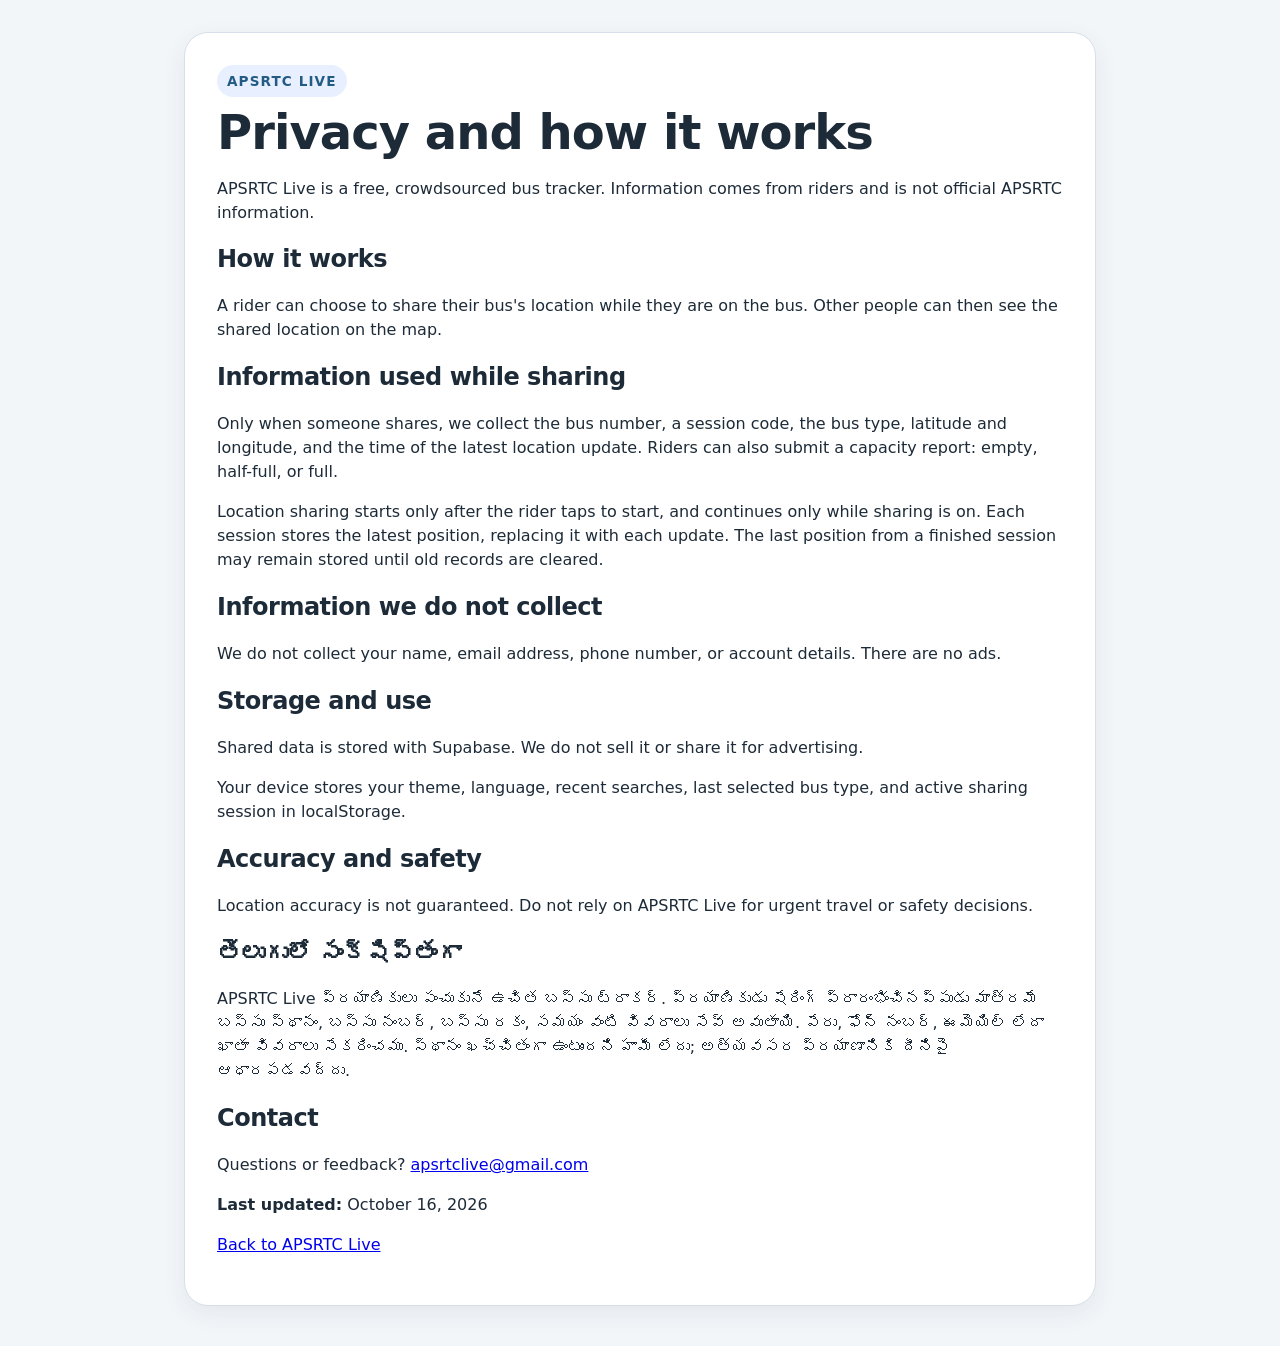
==== privacy.html @ c37920b2 "Add privacy page" ====
<!DOCTYPE html>
<html lang="en">
  <head>
    <meta charset="UTF-8" />
    <meta name="viewport" content="width=device-width, initial-scale=1.0" />
    <meta name="theme-color" content="#245b84" />
    <meta
      name="description"
      content="How APSRTC Live works and what information is used when you share a bus location."
    />
    <title>Privacy and how it works | APSRTC Live</title>
    <link rel="icon" type="image/png" sizes="64x64" href="Images/favicon.png" />
    <link rel="stylesheet" href="css/styles.css" />
    <script>
      (() => {
        let theme = null;
        try {
          theme = localStorage.getItem('apsrtc-live-theme');
        } catch (error) {
          console.warn('Theme preference could not be read.', error);
        }
        if (theme !== 'light' && theme !== 'dark') {
          theme = window.matchMedia('(prefers-color-scheme: dark)').matches
            ? 'dark'
            : 'light';
        }
        document.documentElement.dataset.theme = theme;
      })();
    </script>
  </head>
  <body>
    <main class="page-shell">
      <article class="hero-card privacy-page">
        <p class="eyebrow">APSRTC Live</p>
        <h1>Privacy and how it works</h1>
        <p>
          APSRTC Live is a free, crowdsourced bus tracker. Information comes
          from riders and is not official APSRTC information.
        </p>

        <h2>How it works</h2>
        <p>
          A rider can choose to share their bus's location while they are on
          the bus. Other people can then see the shared location on the map.
        </p>

        <h2>Information used while sharing</h2>
        <p>
          Only when someone shares, we collect the bus number, a session code,
          the bus type, latitude and longitude, and the time of the latest
          location update. Riders can also submit a capacity report: empty,
          half-full, or full.
        </p>
        <p>
          Location sharing starts only after the rider taps to start, and
          continues only while sharing is on. Each session stores the latest
          position, replacing it with each update. The last position from a
          finished session may remain stored until old records are cleared.
        </p>

        <h2>Information we do not collect</h2>
        <p>
          We do not collect your name, email address, phone number, or account
          details. There are no ads.
        </p>

        <h2>Storage and use</h2>
        <p>
          Shared data is stored with Supabase. We do not sell it or share it
          for advertising.
        </p>
        <p>
          Your device stores your theme, language, recent searches, last
          selected bus type, and active sharing session in localStorage.
        </p>

        <h2>Accuracy and safety</h2>
        <p>
          Location accuracy is not guaranteed. Do not rely on APSRTC Live for
          urgent travel or safety decisions.
        </p>

        <section lang="te" aria-labelledby="teluguSummary">
          <h2 id="teluguSummary">తెలుగులో సంక్షిప్తంగా</h2>
          <p>
            APSRTC Live ప్రయాణికులు పంచుకునే ఉచిత బస్సు ట్రాకర్. ప్రయాణికుడు
            షేరింగ్ ప్రారంభించినప్పుడు మాత్రమే బస్సు స్థానం, బస్సు నంబర్,
            బస్సు రకం, సమయం వంటి వివరాలు సేవ్ అవుతాయి. పేరు, ఫోన్ నంబర్,
            ఈమెయిల్ లేదా ఖాతా వివరాలు సేకరించము. స్థానం ఖచ్చితంగా ఉంటుందని
            హామీ లేదు; అత్యవసర ప్రయాణానికి దీనిపై ఆధారపడవద్దు.
          </p>
        </section>

        <h2>Contact</h2>
        <p>
          Questions or feedback?
          <a href="mailto:apsrtclive@gmail.com">apsrtclive@gmail.com</a>
        </p>
        <p><strong>Last updated:</strong> October 16, 2026</p>
        <p><a href="index.html">Back to APSRTC Live</a></p>
      </article>
    </main>
  </body>
</html>
---- css/styles.css ----
:root {
  color-scheme: light;
  --font-heading: "Avenir Next", "Segoe UI Variable", "Segoe UI", system-ui, -apple-system, Roboto, "Noto Sans Telugu", "Nirmala UI", sans-serif;
  --font-body: "Avenir Next", "Segoe UI Variable", "Segoe UI", system-ui, -apple-system, Roboto, "Noto Sans Telugu", "Nirmala UI", sans-serif;
  --bg: #f3f6f9;
  --card: #ffffff;
  --surface-input: #ffffff;
  --surface-subtle: #fbfdff;
  --primary: #245b84;
  --primary-dark: #194766;
  --primary-hover: #194766;
  --primary-button-text: #ffffff;
  --text: #1d2b38;
  --muted: #657789;
  --border: #d7e0e8;
  --surface-soft: #f6f9fb;
  --surface-hover: #edf4f8;
  --surface-active: #e9f1f6;
  --surface-back: #edf4f8;
  --surface-back-hover: #e2edf4;
  --surface-back-border: #c9d9e5;
  --surface-back-hover-border: #9fb9cb;
  --control-hover-border: #a9bfce;
  --focus: #84a7f2;
  --success-text: #14804a;
  --toast-bg: #14213d;
  --toast-error-bg: #b42318;
  --error-text: #b42318;
  --error-bg: #fff1f2;
  --danger-button: #dc2626;
  --warning-bg: #fef9c3;
  --warning-text: #854d0e;
  --warning-border: #facc15;
  --warning-strong-bg: #fef2f2;
  --warning-strong-text: #991b1b;
  --warning-strong-border: #fca5a5;
  --info-bg: #e8f0ff;
  --reminder-bg: #f0f7fc;
  --reminder-text: #315b78;
  --reminder-border: #c9dff0;
  --skeleton-start: #e7ebf1;
  --skeleton-middle: #f3f5f8;
  --live-card: #fbfdff;
  --capacity-empty-bg: #e9f8ef;
  --capacity-empty-text: #17643a;
  --capacity-empty-border: #a7d8b8;
  --capacity-half-bg: #fff7df;
  --capacity-half-text: #795500;
  --capacity-half-border: #e5cc80;
  --capacity-full-bg: #fff0ef;
  --capacity-full-text: #922d29;
  --capacity-full-border: #e4aaa6;
  --map-popup-bg: #ffffff;
  --map-popup-text: #1d2b38;
  --map-control-bg: #ffffff;
  --map-control-text: #1d2b38;
  --map-control-border: #cccccc;
  --map-control-hover: #f4f4f4;
  --map-tile-filter: none;
  --qr-background: #ffffff;
  --bus-icon-bg: #1769aa;
  --bus-icon-outline: #0d4775;
  --bus-icon-window: #8fd3ff;
  --white: #ffffff;
  --shadow-card: 0 8px 24px rgba(29, 43, 56, 0.07);
  --shadow-control-hover: 0 4px 10px rgba(29, 43, 56, 0.14);
  --shadow-control: 0 3px 9px rgba(29, 43, 56, 0.08);
  --shadow-soft: 0 3px 9px rgba(29, 43, 56, 0.1);
  --shadow-bus-card: 0 6px 18px rgba(30, 78, 216, 0.1);
  --backdrop: rgba(20, 33, 61, 0.58);
  --share-backdrop: rgba(15, 23, 42, 0.64);
  --bus-type-ordinary-bg: #e5f2ff;
  --bus-type-ordinary-text: #174b78;
  --bus-type-ordinary-border: #a9ccee;
  --bus-type-metro-bg: #fff0df;
  --bus-type-metro-text: #8a3d12;
  --bus-type-metro-border: #f0bd8d;
}

#capacityMessage[style*="color"] {
  color: var(--error-text) !important;
}

:root[data-theme="dark"] {
  color-scheme: dark;
  --bg: #111a22;
  --card: #1b2833;
  --surface-input: #16212b;
  --surface-subtle: #202e39;
  --primary: #82c4f0;
  --primary-dark: #b8def7;
  --primary-hover: #a3d5f6;
  --primary-button-text: #102431;
  --text: #e7eef5;
  --muted: #b1c0cc;
  --border: #405361;
  --surface-soft: #202d38;
  --surface-hover: #2b3d4b;
  --surface-active: #2d4658;
  --surface-back: #2b4050;
  --surface-back-hover: #344d5e;
  --surface-back-border: #456071;
  --surface-back-hover-border: #7091a5;
  --control-hover-border: #698394;
  --focus: #91ceff;
  --success-text: #83e0a7;
  --toast-bg: #26394a;
  --toast-error-bg: #7e2b2d;
  --error-text: #ffaaa5;
  --error-bg: #43272b;
  --danger-button: #b83d3d;
  --warning-bg: #453b1b;
  --warning-text: #ffe08a;
  --warning-border: #9a7d2c;
  --warning-strong-bg: #46282b;
  --warning-strong-text: #ffaaa5;
  --warning-strong-border: #a65559;
  --info-bg: #243a52;
  --reminder-bg: #203849;
  --reminder-text: #c3e2f5;
  --reminder-border: #456a82;
  --skeleton-start: #2a3945;
  --skeleton-middle: #3a4a56;
  --live-card: #202d38;
  --capacity-empty-bg: #193c2c;
  --capacity-empty-text: #a4efbd;
  --capacity-empty-border: #397553;
  --capacity-half-bg: #423719;
  --capacity-half-text: #ffe08a;
  --capacity-half-border: #826b2b;
  --capacity-full-bg: #46282b;
  --capacity-full-text: #ffb1ad;
  --capacity-full-border: #925155;
  --map-popup-bg: #1b2833;
  --map-popup-text: #e7eef5;
  --map-control-bg: #1b2833;
  --map-control-text: #e7eef5;
  --map-control-border: #536574;
  --map-control-hover: #2b3d4b;
  --map-tile-filter: invert(1) hue-rotate(180deg) brightness(0.95) contrast(0.9);
  --qr-background: #ffffff;
  --bus-icon-bg: #1769aa;
  --bus-icon-outline: #0d4775;
  --bus-icon-window: #8fd3ff;
  --white: #ffffff;
  --shadow-card: 0 8px 24px rgba(0, 0, 0, 0.24);
  --shadow-control-hover: 0 4px 10px rgba(0, 0, 0, 0.35);
  --shadow-control: 0 3px 9px rgba(0, 0, 0, 0.28);
  --shadow-soft: 0 3px 9px rgba(0, 0, 0, 0.3);
  --shadow-bus-card: 0 6px 18px rgba(0, 0, 0, 0.3);
  --backdrop: rgba(0, 0, 0, 0.68);
  --share-backdrop: rgba(0, 0, 0, 0.72);
  --bus-type-ordinary-bg: #203c55;
  --bus-type-ordinary-text: #b9ddff;
  --bus-type-ordinary-border: #416b8d;
  --bus-type-metro-bg: #4b3021;
  --bus-type-metro-text: #ffd1a6;
  --bus-type-metro-border: #8b5937;
}

* {
  box-sizing: border-box;
}

body {
  margin: 0;
  font-family: var(--font-body);
  background: var(--bg);
  color: var(--text);
  font-size: 16px;
  line-height: 1.5;
}

button {
  font-family: inherit;
  font-size: 1rem;
}

input,
select,
textarea {
  background-color: var(--surface-input);
  color: var(--text);
  font-family: inherit;
  font-size: 1rem;
}

input::placeholder,
textarea::placeholder {
  color: var(--muted);
  opacity: 1;
}

.toast-container {
  position: fixed;
  z-index: 2000;
  right: 20px;
  bottom: 20px;
  display: grid;
  justify-items: end;
  gap: 10px;
  pointer-events: none;
}

.toast {
  max-width: min(420px, calc(100vw - 32px));
  padding: 13px 18px;
  border: 1px solid var(--border);
  border-radius: 12px;
  background: var(--toast-bg);
  box-shadow: var(--shadow-card);
  color: var(--text);
  font-weight: 700;
  opacity: 0;
  transform: translateY(8px);
  transition: opacity 200ms ease, transform 200ms ease;
}

.toast.is-visible {
  opacity: 1;
  transform: translateY(0);
}

.toast-error {
  background: var(--toast-error-bg);
  color: var(--white);
}

.status-banner {
  border-radius: 12px;
  padding: 12px 16px;
  font-weight: 700;
}

.custom-duration-input {
  width: 110px;
  min-height: 42px;
  padding: 8px 10px;
  border: 1px solid var(--border);
  border-radius: 10px;
  font: inherit;
}

.sharing-disclaimer {
  width: min(560px, calc(100vw - 32px));
  max-height: min(85vh, 720px);
  overflow-y: auto;
  padding: 0;
  border: 1px solid var(--border);
  border-radius: 18px;
  background: var(--card);
  color: var(--text);
  box-shadow: var(--shadow-card);
}

.sharing-disclaimer::backdrop {
  background: var(--backdrop);
}

.sharing-disclaimer__content {
  padding: 24px;
}

.sharing-disclaimer h2 {
  margin: 0 0 12px;
}

.sharing-disclaimer ul {
  display: grid;
  gap: 10px;
  padding-left: 22px;
  line-height: 1.5;
}

.share-sheet {
  position: fixed;
  inset: 0;
  width: 100%;
  max-width: none;
  max-height: none;
  height: 100%;
  margin: 0;
  padding: 0;
  border: 0;
  background: transparent;
  color: var(--text);
  overflow: hidden;
}

.share-sheet::backdrop {
  background: var(--share-backdrop);
  backdrop-filter: blur(3px);
}

.share-sheet[open] {
  display: flex;
  align-items: flex-end;
  justify-content: center;
}

.share-sheet__panel {
  width: min(100%, 520px);
  max-height: min(88vh, 720px);
  overflow-y: auto;
  padding: 22px;
  border: 1px solid var(--border);
  border-radius: 22px 22px 0 0;
  background: var(--card);
  box-shadow: var(--shadow-card);
  transform: translateY(24px);
  opacity: 0;
  transition: transform 220ms ease, opacity 220ms ease;
}

.share-sheet[open] .share-sheet__panel {
  transform: translateY(0);
  opacity: 1;
}

.share-sheet__header {
  display: flex;
  align-items: center;
  justify-content: space-between;
  gap: 16px;
  margin-bottom: 18px;
}

.share-sheet__header h2 {
  margin: 0;
  font-size: 1.25rem;
}

.share-sheet__close {
  display: inline-grid;
  width: 44px;
  height: 44px;
  place-items: center;
  border: 1px solid var(--border);
  border-radius: 12px;
  background: var(--surface-soft);
  color: var(--text);
  font: inherit;
  font-size: 1.6rem;
  line-height: 1;
  cursor: pointer;
  transition: transform 120ms ease;
}

.share-sheet__options {
  display: grid;
  grid-template-columns: repeat(2, minmax(0, 1fr));
  gap: 10px;
}

.share-sheet__option {
  min-height: 50px;
  padding: 11px 14px;
  border: 1px solid var(--border);
  border-radius: 12px;
  background: var(--surface-soft);
  color: var(--text);
  font: inherit;
  font-weight: 700;
  text-align: center;
  cursor: pointer;
  transition: background-color 140ms ease, border-color 140ms ease, transform 120ms ease;
}

.share-sheet__option:hover,
.share-sheet__close:hover {
  border-color: var(--focus);
  background: var(--surface-active);
}

.share-sheet__option:active,
.share-sheet__close:active {
  transform: scale(0.97);
}

.share-sheet__option:focus-visible,
.share-sheet__close:focus-visible,
.share-sheet__qr a:focus-visible {
  outline: 3px solid var(--focus);
  outline-offset: 2px;
}

.share-sheet__qr {
  display: grid;
  justify-items: center;
  gap: 12px;
  margin-top: 18px;
  padding: 16px;
  border: 1px solid var(--border);
  border-radius: 14px;
  background: var(--surface-soft);
}

.share-sheet__qr[hidden] {
  display: none;
}

.share-sheet__qr img {
  display: block;
  width: min(220px, 100%);
  height: auto;
  padding: 10px;
  border-radius: 8px;
  background: var(--qr-background);
}

.share-sheet__qr a {
  display: inline-flex;
  min-height: 44px;
  align-items: center;
  justify-content: center;
  text-decoration: none;
}

.share-sheet__message {
  min-height: 1.5em;
  margin: 12px 0 0;
  color: var(--primary);
  font-weight: 700;
}

.share-sheet__message:empty {
  display: none;
}

.footer-credits {
  margin: 0;
  padding-bottom: 10px;
  color: var(--muted);
  font-size: 0.8rem;
  text-align: center;
}

@media (min-width: 600px) {
  .share-sheet[open] {
    align-items: center;
    padding: 24px;
  }

  .share-sheet__panel {
    border-radius: 20px;
    box-shadow: var(--shadow-card);
    transform: translateY(12px) scale(0.98);
  }

  .share-sheet[open] .share-sheet__panel {
    transform: translateY(0) scale(1);
  }
}

.share-sheet__option:hover,
.share-sheet__close:hover {
  background: var(--surface-hover);
}

@media (prefers-reduced-motion: reduce) {
  .share-sheet__panel,
  .share-sheet__option,
  .share-sheet__close {
    transition: none;
  }
}

.loading-banner {
  background: var(--info-bg);
  color: var(--primary);
}

.error-banner {
  background: var(--error-bg);
  color: var(--error-text);
}

.page-shell {
  min-height: 100vh;
  padding: 32px 24px 40px;
  display: flex;
  flex-direction: column;
  gap: 32px;
  max-width: 960px;
  margin: 0 auto;
}

.hero-card,
.sample-section {
  background: var(--card);
  border: 1px solid var(--border);
  border-radius: 24px;
  box-shadow: var(--shadow-card);
}

.hero-card {
  padding: 32px;
}

.eyebrow {
  display: inline-block;
  margin: 0 0 8px;
  padding: 6px 10px;
  border-radius: 999px;
  background: var(--info-bg);
  color: var(--primary);
  font-size: 0.85rem;
  font-weight: 700;
  text-transform: uppercase;
  letter-spacing: 0.08em;
}

h1,
h2,
h3,
h4 {
  font-family: var(--font-heading);
  font-weight: 750;
  letter-spacing: -0.02em;
}

h1 {
  display: flex;
  align-items: center;
  justify-content: space-between;
  gap: 12px;
  margin: 0;
  font-size: clamp(2rem, 5vw, 3rem);
  line-height: 1.15;
  letter-spacing: -0.02em;
}

.theme-toggle {
  display: inline-grid;
  width: 48px;
  height: 48px;
  flex: 0 0 48px;
  place-items: center;
  padding: 10px;
  border: 1px solid var(--border);
  border-radius: 14px;
  background: var(--surface-soft);
  color: var(--text);
  cursor: pointer;
  transition: background-color 140ms ease, border-color 140ms ease, transform 120ms ease;
}

.language-toggle {
  min-height: 44px;
  padding: 8px 11px;
  border: 1px solid var(--border);
  border-radius: 12px;
  background: var(--surface-soft);
  color: var(--text);
  font: inherit;
  font-size: 0.82rem;
  font-weight: 700;
  white-space: nowrap;
  cursor: pointer;
}

.language-toggle:hover {
  background: var(--surface-hover);
  border-color: var(--control-hover-border);
}

.language-toggle:focus-visible {
  outline: 3px solid var(--focus);
  outline-offset: 2px;
}

.theme-toggle:hover {
  background: var(--surface-hover);
  border-color: var(--control-hover-border);
}

.theme-toggle:active {
  transform: scale(0.97);
}

.theme-toggle:focus-visible {
  outline: 3px solid var(--focus);
  outline-offset: 2px;
}

.theme-toggle svg {
  width: 24px;
  height: 24px;
  fill: none;
  stroke: currentColor;
  stroke-linecap: round;
  stroke-linejoin: round;
  stroke-width: 1.8;
}

.theme-toggle__moon,
:root[data-theme="dark"] .theme-toggle__sun {
  display: none;
}

:root[data-theme="dark"] .theme-toggle__moon {
  display: block;
}

@media (prefers-reduced-motion: reduce) {
  .theme-toggle,
  .language-toggle {
    transition: none;
  }
}

h2,
h3,
h4 {
  color: var(--text);
  line-height: 1.25;
}

h2 {
  letter-spacing: -0.02em;
}

p {
  line-height: 1.5;
}

:root[lang="te"] body,
:root[lang="te"] button,
:root[lang="te"] input,
:root[lang="te"] select,
:root[lang="te"] textarea {
  font-family: "Avenir Next", "Segoe UI Variable", "Segoe UI", system-ui, -apple-system, Roboto, "Noto Sans Telugu", "Nirmala UI", sans-serif;
  line-height: 1.6;
}

:root[lang="te"] h1,
:root[lang="te"] h2,
:root[lang="te"] h3,
:root[lang="te"] h4,
:root[lang="te"] p,
:root[lang="te"] label,
:root[lang="te"] dt,
:root[lang="te"] dd,
:root[lang="te"] summary,
:root[lang="te"] .session-button,
:root[lang="te"] .bus-card {
  line-height: 1.6;
}

.home-link {
  display: inline-flex;
  align-items: center;
  gap: 10px;
  padding: 0;
  border: 0;
  background: transparent;
  color: inherit;
  font: inherit;
  font-weight: 750;
  letter-spacing: inherit;
  text-align: left;
  cursor: pointer;
}

.brand-logo {
  flex: 0 0 38px;
  width: 38px;
  height: 38px;
  border-radius: 8px;
  object-fit: cover;
  object-position: center;
}

.home-link:focus-visible {
  outline: 3px solid var(--primary);
  outline-offset: 4px;
  border-radius: 4px;
}

.tagline {
  margin: 10px 0 24px;
  font-size: 1.1rem;
  color: var(--muted);
}

.live-bus-counter {
  width: fit-content;
  margin: -12px 0 20px;
  padding: 5px 11px;
  border: 1px solid var(--capacity-empty-border);
  border-radius: 999px;
  background: var(--capacity-empty-bg);
  color: var(--capacity-empty-text);
  font-size: 0.9rem;
  font-weight: 700;
}

.search-form {
  display: flex;
  gap: 12px;
  flex-wrap: wrap;
}

.search-form input {
  flex: 1 1 220px;
  padding: 14px 16px;
  border: 1px solid var(--border);
  border-radius: 12px;
  font-size: 1rem;
  font: inherit;
}

.search-form button {
  padding: 14px 18px;
  border: none;
  border-radius: 12px;
  background: var(--primary);
  color: var(--primary-button-text);
  font-size: 1rem;
  font-weight: 700;
  cursor: pointer;
}

.search-form button:hover {
  background: var(--primary-hover);
}

.primary-button {
  padding: 12px 16px;
  border: 0;
  background: var(--primary);
  color: var(--primary-button-text);
  font: inherit;
  font-weight: 700;
  cursor: pointer;
}

.primary-button:hover {
  background: var(--primary-hover);
}

.search-form button,
.secondary-button,
.primary-button,
.share-button,
.stop-button,
.capacity-button,
.result-tab,
.recent-search-chip,
.session-button {
  min-height: 44px;
  transition:
    background-color 140ms ease,
    border-color 140ms ease,
    box-shadow 140ms ease,
    color 140ms ease,
    transform 120ms ease;
}

.session-bus-label {
  display: inline;
}

.bus-type-badge {
  display: inline-block;
  margin-left: 8px;
  padding: 2px 8px;
  border: 1px solid transparent;
  border-radius: 999px;
  font-size: 0.78rem;
  font-weight: 700;
  line-height: 1.4;
  vertical-align: 0.08em;
  white-space: nowrap;
}

.bus-type-badge[data-bus-type="ordinary"] {
  border-color: var(--bus-type-ordinary-border);
  background: var(--bus-type-ordinary-bg);
  color: var(--bus-type-ordinary-text);
}

.bus-type-badge[data-bus-type="metro_express"] {
  border-color: var(--bus-type-metro-border);
  background: var(--bus-type-metro-bg);
  color: var(--bus-type-metro-text);
}

.search-form button,
.secondary-button,
.primary-button,
.share-button,
.stop-button,
.capacity-button {
  border-radius: 11px;
}

.search-form button:hover,
.primary-button:hover,
.share-button:hover,
.stop-button:hover {
  box-shadow: var(--shadow-control-hover);
  transform: translateY(-1px);
}

.search-form button:active,
.secondary-button:active,
.primary-button:active,
.share-button:active,
.stop-button:active,
.capacity-button:active {
  transform: translateY(1px);
  box-shadow: none;
}

.search-form button:focus-visible,
.secondary-button:focus-visible,
.primary-button:focus-visible,
.share-button:focus-visible,
.stop-button:focus-visible,
.capacity-button:focus-visible,
.result-tab:focus-visible,
.recent-search-chip:focus-visible,
.session-button:focus-visible {
  outline: 3px solid var(--focus);
  outline-offset: 2px;
}

.recent-searches {
  display: flex;
  align-items: center;
  gap: 10px;
  flex-wrap: wrap;
  margin-top: 12px;
}

.recent-searches-label {
  color: var(--muted);
  font-size: 0.9rem;
  font-weight: 700;
  text-transform: uppercase;
  letter-spacing: 0.08em;
}

.recent-search-chips {
  display: flex;
  flex-wrap: wrap;
  gap: 8px;
}

.recent-search-chip {
  padding: 6px 11px;
  border: 1px solid var(--border);
  border-radius: 999px;
  background: var(--surface-input);
  color: var(--primary);
  font-size: 1rem;
  font-weight: 700;
  cursor: pointer;
}

.recent-search-chip:hover {
  background: var(--surface-hover);
}

.result-card {
  margin-top: 28px;
  border: 1px solid var(--border);
  border-radius: 18px;
  padding: 18px;
  background: var(--card);
  box-shadow: var(--shadow-card);
}

.result-tabs {
  margin-top: 16px;
}

.tab-list {
  display: flex;
  gap: 6px;
  overflow-x: auto;
  padding-bottom: 10px;
  border-bottom: 1px solid var(--border);
}

.result-tab {
  flex: 0 0 auto;
  padding: 10px 16px;
  border: 0;
  border-radius: 10px 10px 0 0;
  background: transparent;
  color: var(--muted);
  font: inherit;
  font-weight: 700;
  text-transform: uppercase;
  letter-spacing: 0.08em;
  cursor: pointer;
}

.result-tab:hover {
  background: var(--surface-hover);
  color: var(--primary);
}

.result-tab.is-active {
  background: var(--surface-active);
  color: var(--primary);
  box-shadow: inset 0 -2px 0 var(--primary);
}

.tab-panel {
  padding: 18px 4px 4px;
}

.result-header {
  display: flex;
  justify-content: space-between;
  align-items: flex-start;
  gap: 12px;
  margin-bottom: 14px;
}

.result-title-group {
  display: flex;
  flex-direction: column;
  align-items: flex-start;
  gap: 10px;
}

.result-header h3 {
  margin: 0;
  font-size: 1.45rem;
}

.details-back-button {
  display: inline-flex;
  min-height: 40px;
  align-items: center;
  gap: 8px;
  padding: 7px 13px 7px 10px;
  border: 1px solid var(--surface-back-border);
  border-radius: 10px;
  background: var(--surface-back);
  color: var(--primary-dark);
  font: inherit;
  font-weight: 700;
  cursor: pointer;
  transition:
    background-color 140ms ease,
    border-color 140ms ease,
    box-shadow 140ms ease,
    transform 120ms ease;
}

.details-back-button svg {
  width: 19px;
  height: 19px;
  fill: none;
  stroke: currentColor;
  stroke-linecap: round;
  stroke-linejoin: round;
  stroke-width: 1.8;
}

.details-back-button:hover {
  border-color: var(--surface-back-hover-border);
  background: var(--surface-back-hover);
  box-shadow: var(--shadow-soft);
}

.details-back-button:active {
  transform: scale(0.97);
}

.details-back-button:focus-visible {
  outline: 3px solid var(--focus);
  outline-offset: 2px;
}

.share-link-control {
  display: flex;
  align-items: center;
  gap: 8px;
  flex-wrap: wrap;
}

.secondary-button {
  border: 1px solid var(--border);
  border-radius: 10px;
  padding: 9px 12px;
  background: var(--surface-input);
  color: var(--primary);
  font-weight: 700;
  cursor: pointer;
}

.secondary-button:hover,
.capacity-button:hover,
.recent-search-chip:hover {
  border-color: var(--control-hover-border);
  box-shadow: var(--shadow-control);
}

.active-sessions-container {
  margin: 0 0 16px;
  padding: 14px 16px;
  border: 1px solid var(--border);
  border-radius: 14px;
  background: var(--surface-soft);
}

.active-sessions-container h4 {
  margin: 0 0 4px;
  font-size: 1rem;
}

.active-sessions-message {
  margin: 0 0 10px;
  color: var(--muted);
  font-size: 0.92rem;
}

.active-session-list {
  display: grid;
  gap: 8px;
  margin: 0;
  padding: 0;
  list-style: none;
}

.session-button {
  width: 100%;
  padding: 10px 12px;
  border: 1px solid var(--border);
  border-radius: 10px;
  background: var(--card);
  color: var(--text);
  font: inherit;
  font-weight: 700;
  text-align: left;
  cursor: pointer;
}

.session-button:hover {
  border-color: var(--control-hover-border);
  background: var(--surface-subtle);
}

.session-meta {
  display: block;
  margin-top: 2px;
  color: var(--muted);
  font-size: 0.85rem;
  font-weight: 400;
}

.copy-link-message {
  color: var(--muted);
  font-size: 1rem;
}

.sample-note {
  margin: 0;
  font-size: 0.8rem;
  font-weight: 700;
  color: var(--primary);
  text-transform: uppercase;
  letter-spacing: 0.08em;
}

.detail-list {
  display: grid;
  gap: 16px;
  margin: 0;
}

.detail-item {
  display: grid;
  gap: 4px;
}

.detail-item dt {
  font-weight: 700;
}

.detail-item dd {
  margin: 0;
  color: var(--muted);
}

.stop-list {
  padding-left: 18px;
  margin: 0;
  display: grid;
  gap: 6px;
}

.live-status-panel {
  margin-top: 14px;
  padding: 14px;
  border: 1px solid var(--border);
  border-radius: 14px;
  background: var(--card);
}

.live-status-panel h4 {
  margin: 0 0 10px;
  color: var(--primary);
}

.live-status-list {
  display: grid;
  grid-template-columns: repeat(3, minmax(0, 1fr));
  gap: 10px;
  margin: 0;
}

.live-status-list dt {
  color: var(--muted);
  font-size: 0.85rem;
  font-weight: 700;
}

.live-status-list dd {
  margin: 4px 0 0;
  color: var(--text);
  font-weight: 700;
}

.movement-indicator {
  display: flex;
  align-items: center;
  gap: 8px;
  min-height: 28px;
}

.movement-indicator__icon {
  flex: 0 0 22px;
  width: 22px;
  height: 22px;
  color: var(--primary);
  fill: currentColor;
  transition: transform 180ms ease;
}

.movement-indicator__dot {
  color: var(--muted);
}

.movement-indicator.is-stationary {
  color: var(--muted);
}

.movement-indicator.is-moving {
  color: var(--primary);
}

.stop-item {
  display: flex;
  align-items: center;
  gap: 8px;
  flex-wrap: wrap;
}

.sample-pill {
  display: inline-block;
  padding: 3px 8px;
  border-radius: 999px;
  background: var(--info-bg);
  color: var(--primary);
  font-size: 0.72rem;
  font-weight: 700;
  text-transform: uppercase;
  letter-spacing: 0.08em;
}

.share-section {
  margin-top: 16px;
  display: flex;
  flex-wrap: wrap;
  gap: 12px;
  align-items: center;
}

.bus-type-choice {
  flex: 1 0 100%;
  min-width: 0;
  margin: 0;
  padding: 0;
  border: 0;
}

.bus-type-choice legend {
  margin-bottom: 8px;
  color: var(--text);
  font-weight: 700;
}

.bus-type-choice__options {
  display: flex;
  gap: 10px;
  flex-wrap: wrap;
}

.bus-type-choice__option {
  position: relative;
  display: flex;
  min-height: 52px;
  flex: 1 1 180px;
  align-items: center;
  justify-content: center;
  padding: 10px 16px;
  border: 1px solid var(--border);
  border-radius: 12px;
  background: var(--surface-input);
  color: var(--text);
  font-weight: 700;
  cursor: pointer;
}

.bus-type-choice__option input {
  position: absolute;
  width: 1px;
  height: 1px;
  opacity: 0;
}

.bus-type-choice__option:has(input:checked) {
  border-color: var(--primary);
  background: var(--surface-active);
  box-shadow: inset 0 0 0 1px var(--primary);
}

.bus-type-choice__option:has(input:focus-visible) {
  outline: 3px solid var(--focus);
  outline-offset: 2px;
}

.bus-type-choice__hint {
  margin: 6px 0 0;
  color: var(--muted);
  font-size: 0.9rem;
}

.capacity-panel {
  margin-top: 16px;
  padding: 14px;
  border: 1px solid var(--border);
  border-radius: 14px;
  background: var(--card);
}

.capacity-panel h4 {
  margin: 0 0 10px;
}

.capacity-actions {
  display: flex;
  gap: 8px;
  flex-wrap: wrap;
}

.capacity-button {
  border: 1px solid var(--border);
  border-radius: 10px;
  padding: 9px 12px;
  background: var(--surface-soft);
  color: var(--text);
  cursor: pointer;
  font-weight: 700;
}

.capacity-button[data-capacity-status="empty"] {
  border-color: var(--capacity-empty-border);
  background: var(--capacity-empty-bg);
  color: var(--capacity-empty-text);
}

.capacity-button[data-capacity-status="half_full"] {
  border-color: var(--capacity-half-border);
  background: var(--capacity-half-bg);
  color: var(--capacity-half-text);
}

.capacity-button[data-capacity-status="full"] {
  border-color: var(--capacity-full-border);
  background: var(--capacity-full-bg);
  color: var(--capacity-full-text);
}

.capacity-status-pill {
  display: inline-flex;
  align-items: center;
  width: fit-content;
  margin: 0;
  padding: 6px 12px;
  border: 1px solid var(--border);
  border-radius: 999px;
  font-size: 0.95rem;
}

.capacity-status-pill[data-capacity-status="empty"] {
  border-color: var(--capacity-empty-border);
  background: var(--capacity-empty-bg);
  color: var(--capacity-empty-text);
}

.capacity-status-pill[data-capacity-status="half_full"] {
  border-color: var(--capacity-half-border);
  background: var(--capacity-half-bg);
  color: var(--capacity-half-text);
}

.capacity-status-pill[data-capacity-status="full"] {
  border-color: var(--capacity-full-border);
  background: var(--capacity-full-bg);
  color: var(--capacity-full-text);
}

.capacity-status-pill[data-capacity-status="unreported"] {
  background: var(--surface-soft);
  color: var(--muted);
}

.capacity-button:disabled {
  cursor: wait;
  opacity: 0.6;
}

.capacity-message {
  min-height: 1.2em;
  margin: 8px 0 0;
  color: var(--muted);
  font-size: 0.9rem;
}

.share-button,
.stop-button {
  border: none;
  border-radius: 12px;
  padding: 12px 14px;
  font-size: 1rem;
  font-weight: 700;
  cursor: pointer;
}

.share-button {
  background: var(--primary);
  color: var(--primary-button-text);
}

.stop-button {
  background: var(--danger-button);
  color: var(--white);
}

.share-controls {
  display: flex;
  align-items: center;
  gap: 8px;
  flex-wrap: wrap;
}

.share-label {
  font-weight: 700;
  color: var(--muted);
  text-transform: uppercase;
  letter-spacing: 0.08em;
}

.share-select {
  border: 1px solid var(--border);
  border-radius: 10px;
  padding: 10px 12px;
  font-size: 1rem;
}

.location-panel {
  margin-top: 14px;
  padding: 14px;
  border: 1px solid var(--border);
  border-radius: 14px;
  background: var(--card);
}

.location-panel h4 {
  margin: 0 0 8px;
}

.location-status {
  margin: 0 0 10px;
  font-weight: 700;
  color: var(--primary);
}

.location-panel .sharing-reminder {
  margin: 12px 0;
  padding: 12px 14px;
  border: 1px solid var(--reminder-border);
  border-radius: 12px;
  background: var(--reminder-bg);
  color: var(--reminder-text);
  font-size: 0.95rem;
  line-height: 1.55;
}

.location-panel .sharing-reminder[hidden] {
  display: none;
}

.location-panel p {
  margin: 4px 0;
  color: var(--muted);
}

.technical-details {
  margin-top: 12px;
  color: var(--muted);
  font-size: 0.9rem;
}

.technical-details summary {
  width: fit-content;
  color: var(--primary);
  cursor: pointer;
  font-weight: 700;
}

.technical-details .location-status {
  margin: 10px 0 0;
  font-weight: 400;
  white-space: pre-line;
}

.map-wrapper {
  margin-top: 18px;
}

.map-note {
  margin: 0 0 8px;
  font-size: 0.9rem;
  color: var(--muted);
}

.map-note--warning {
  color: var(--warning-text);
}

.map-note__warning {
  display: inline-block;
  margin-left: 8px;
  padding: 2px 9px;
  border: 1px solid var(--warning-border);
  border-radius: 999px;
  background: var(--warning-bg);
  color: var(--warning-text);
  font-weight: 700;
}

.map-note__warning[hidden],
.map-stale-warning[hidden] {
  display: none;
}

.map-stale-warning {
  margin: 0 0 10px;
  padding: 11px 14px;
  border: 1px solid var(--warning-strong-border);
  border-radius: 10px;
  background: var(--warning-strong-bg);
  color: var(--warning-strong-text);
  font-weight: 700;
}

.live-bus-icon {
  display: flex;
  align-items: center;
  justify-content: center;
  background: transparent;
  border: 0;
  overflow: visible;
}

.live-bus-icon__badge {
  display: block;
  width: 48px;
  height: 48px;
  filter: drop-shadow(0 2px 3px rgba(0, 0, 0, 0.28));
  transition: opacity 180ms ease, filter 180ms ease;
}

.live-bus-icon.is-stale .live-bus-icon__badge {
  opacity: 0.48;
  filter: grayscale(1) drop-shadow(0 2px 3px rgba(0, 0, 0, 0.2));
}

.live-bus-icon__svg {
  display: block;
  width: 48px;
  height: 48px;
}

.live-bus-icon__svg circle:first-child {
  fill: var(--bus-icon-bg);
  stroke: var(--white);
  stroke-width: 3;
}

.live-bus-icon__direction {
  fill: var(--white);
}

.live-bus-icon__bus {
  fill: var(--white);
  stroke: var(--bus-icon-outline);
  stroke-width: 1.5;
}

.live-bus-icon__window {
  fill: var(--bus-icon-window);
  stroke: var(--bus-icon-outline);
  stroke-width: 1;
}

.live-bus-icon__wheel {
  fill: var(--bus-icon-outline);
}

.leaflet-tile-pane {
  filter: var(--map-tile-filter);
}

.leaflet-container {
  background: var(--surface-soft);
  color: var(--text);
  font-family: var(--font-body);
}

.leaflet-popup-content-wrapper,
.leaflet-popup-tip {
  background: var(--map-popup-bg);
  color: var(--map-popup-text);
}

.leaflet-popup-content-wrapper {
  border: 1px solid var(--border);
}

.leaflet-popup-close-button {
  color: var(--muted) !important;
}

.leaflet-popup-close-button:hover {
  color: var(--text) !important;
}

.leaflet-bar a,
.leaflet-bar a:hover {
  border-color: var(--map-control-border);
  background-color: var(--map-control-bg);
  color: var(--map-control-text);
}

.leaflet-bar a:hover {
  background-color: var(--map-control-hover);
}

.leaflet-bar a.leaflet-disabled {
  background-color: var(--surface-soft);
  color: var(--muted);
}

.leaflet-control-attribution {
  background: var(--map-popup-bg);
  color: var(--map-popup-text);
}

.leaflet-control-attribution a {
  color: var(--primary);
}

.map-container {
  height: 280px;
  width: 100%;
  border-radius: 14px;
  overflow: hidden;
  border: 1px solid var(--border);
}

.search-message {
  margin-top: 20px;
  color: var(--muted);
}

.site-footer {
  max-width: 960px;
  margin: 0 auto;
  padding: 0 24px 24px;
  color: var(--muted);
}

.footer-nav {
  display: flex;
  flex-wrap: wrap;
  align-items: center;
  justify-content: center;
  gap: 18px;
  padding: 16px 0;
  border-top: 1px solid var(--border);
}

.footer-disclosure {
  position: relative;
  font-size: 0.9rem;
}

.footer-page-link {
  color: var(--primary);
  font-size: 0.9rem;
  font-weight: 700;
}

.footer-page-link:focus-visible {
  outline: 3px solid var(--focus);
  outline-offset: 3px;
}

.footer-disclosure summary {
  color: var(--primary);
  font-weight: 700;
  cursor: pointer;
  list-style: none;
}

.footer-disclosure summary::-webkit-details-marker {
  display: none;
}

.footer-disclosure[open] {
  flex-basis: 100%;
  max-width: 680px;
  padding: 12px 16px;
  border: 1px solid var(--border);
  border-radius: 12px;
  background: var(--card);
}

.footer-disclosure[open] summary {
  margin-bottom: 6px;
}

.footer-disclosure p {
  margin: 0;
  line-height: 1.5;
}

.footer-disclosure a {
  color: var(--primary);
  font-weight: 700;
}

.catalog-section {
  padding: 28px;
  border: 1px solid var(--border);
  border-radius: 20px;
  background: var(--card);
  box-shadow: var(--shadow-card);
}

.sample-section {
  padding: 24px 32px 32px;
}

.section-header h2 {
  margin: 0 0 6px;
}

.section-header p {
  margin: 0 0 16px;
  color: var(--muted);
}

.bus-list {
  display: grid;
  gap: 14px;
  grid-template-columns: repeat(3, minmax(0, 1fr));
}

.bus-card {
  display: flex;
  width: 100%;
  flex-direction: column;
  align-items: flex-start;
  color: inherit;
  font: inherit;
  text-align: left;
  border: 1px solid var(--border);
  border-radius: 16px;
  padding: 16px;
  background: var(--surface-subtle);
  cursor: pointer;
  transition:
    border-color 140ms ease,
    box-shadow 140ms ease,
    transform 120ms ease;
}

.bus-card:hover {
  border-color: var(--focus);
  box-shadow: var(--shadow-bus-card);
  transform: translateY(-2px);
}

.bus-card-skeleton {
  gap: 12px;
  cursor: default;
  pointer-events: none;
}

.skeleton-line {
  display: block;
  height: 12px;
  border-radius: 999px;
  background: linear-gradient(
    90deg,
    var(--skeleton-start) 25%,
    var(--skeleton-middle) 50%,
    var(--skeleton-start) 75%
  );
  background-size: 200% 100%;
  animation: skeleton-shimmer 1.3s ease-in-out infinite;
}

.skeleton-title {
  width: 38%;
  height: 18px;
}

.skeleton-route {
  width: 88%;
}

.skeleton-status {
  width: 54%;
}

@keyframes skeleton-shimmer {
  to {
    background-position: -200% 0;
  }
}

@media (prefers-reduced-motion: reduce) {
  .skeleton-line {
    animation: none;
  }
}

.bus-card:focus-visible {
  outline: 3px solid var(--primary);
  outline-offset: 2px;
}

.bus-number {
  display: block;
  margin: 0 0 8px;
  font-size: 1.1rem;
  font-weight: 750;
  letter-spacing: -0.02em;
}

.bus-card .bus-route,
.bus-card .bus-status {
  display: block;
}

.bus-route,
.bus-status {
  margin: 4px 0;
  color: var(--muted);
  font-size: 0.95rem;
}

.bus-status-live {
  color: var(--success-text);
  font-weight: 700;
}

.bus-live-dot {
  display: inline-block;
  width: 0.58em;
  height: 0.58em;
  margin-right: 0.45em;
  border-radius: 50%;
  background: #16a34a;
  box-shadow: 0 0 0 0 rgba(22, 163, 74, 0.45);
  vertical-align: 0.02em;
  animation: live-dot-pulse 1.6s ease-out infinite;
}

.bus-live-dot--label {
  margin-right: 0.5em;
}

@keyframes live-dot-pulse {
  0% {
    box-shadow: 0 0 0 0 rgba(22, 163, 74, 0.45);
  }

  70% {
    box-shadow: 0 0 0 7px rgba(22, 163, 74, 0);
  }

  100% {
    box-shadow: 0 0 0 0 rgba(22, 163, 74, 0);
  }
}

.live-update-flash {
  animation: live-update-highlight 600ms ease-out;
}

@keyframes live-update-highlight {
  0% {
    background-color: var(--surface-active);
    box-shadow: 0 0 0 4px var(--surface-active);
  }

  100% {
    background-color: transparent;
    box-shadow: 0 0 0 0 transparent;
  }
}

.bus-status-unavailable {
  color: var(--muted);
}

.report-issue-link {
  display: inline-flex;
  align-items: center;
  min-height: 44px;
  margin-top: 16px;
  color: var(--primary);
  font-size: 0.9rem;
  font-weight: 700;
  text-decoration: none;
}

.report-issue-link:hover {
  text-decoration: underline;
}

button:active,
.bus-card:active,
.search-form button:active,
.secondary-button:active,
.primary-button:active,
.share-button:active,
.stop-button:active,
.capacity-button:active,
.result-tab:active,
.recent-search-chip:active,
.session-button:active,
.share-sheet__option:active,
.share-sheet__close:active,
.theme-toggle:active,
.details-back-button:active {
  transform: scale(0.97);
}

@media (prefers-reduced-motion: reduce) {
  .bus-live-dot,
  .live-update-flash {
    animation: none;
  }

  button,
  .bus-card,
  .search-form button,
  .secondary-button,
  .primary-button,
  .share-button,
  .stop-button,
  .capacity-button,
  .result-tab,
  .recent-search-chip,
  .session-button,
  .share-sheet__option,
  .share-sheet__close,
  .theme-toggle,
  .details-back-button,
  .toast {
    transition: none;
  }

  button:active,
  .bus-card:active,
  .search-form button:active,
  .secondary-button:active,
  .primary-button:active,
  .share-button:active,
  .stop-button:active,
  .capacity-button:active,
  .result-tab:active,
  .recent-search-chip:active,
  .session-button:active,
  .share-sheet__option:active,
  .share-sheet__close:active,
  .theme-toggle:active,
  .details-back-button:active {
    transform: none;
  }
}

.report-issue-link:focus-visible {
  outline: 3px solid var(--focus);
  outline-offset: 2px;
  border-radius: 4px;
}

.sr-only {
  position: absolute;
  width: 1px;
  height: 1px;
  padding: 0;
  margin: -1px;
  overflow: hidden;
  clip: rect(0, 0, 0, 0);
  white-space: nowrap;
  border: 0;
}

@media (max-width: 768px) {
  .page-shell {
    padding: 16px;
  }

  .hero-card,
  .sample-section {
    padding: 20px;
  }

  .result-header {
    flex-direction: column;
    align-items: flex-start;
  }

  .share-link-control {
    align-self: stretch;
  }

  .share-section {
    flex-direction: column;
    align-items: flex-start;
  }

  .map-container {
    height: 240px;
  }

  .bus-list {
    grid-template-columns: 1fr;
  }

  .live-status-list {
    grid-template-columns: 1fr;
  }

  .site-footer {
    padding: 0 16px 24px;
  }

  .catalog-section {
    padding: 20px;
  }

  .footer-nav {
    gap: 12px 16px;
  }
}

@media (max-width: 400px) {
  .page-shell {
    padding: 12px 10px 28px;
    gap: 22px;
  }

  .hero-card,
  .catalog-section {
    padding: 16px 12px;
    border-radius: 18px;
  }

  .search-form {
    display: grid;
    grid-template-columns: minmax(0, 1fr);
    gap: 10px;
  }

  .search-form input,
  .search-form button,
  .search-form .secondary-button {
    width: 100%;
    min-width: 0;
    min-height: 48px;
  }

  .result-card {
    padding: 14px 10px;
  }

  .active-sessions-container {
    padding: 12px 10px;
  }

  .tab-list {
    gap: 2px;
  }

  .result-tab {
    flex: 1 1 0;
    min-width: 0;
    min-height: 48px;
    padding: 9px 6px;
    font-size: 0.85rem;
  }

  .capacity-actions {
    display: grid;
    grid-template-columns: 1fr;
  }

  .capacity-button,
  .share-button,
  .stop-button,
  .secondary-button,
  .primary-button,
  .recent-search-chip {
    min-height: 48px;
  }

  .recent-search-chip {
    padding: 8px 14px;
  }

  .footer-nav {
    gap: 4px;
  }

  .footer-disclosure {
    flex: 1 1 30%;
    min-height: 44px;
    display: flex;
    align-items: center;
    justify-content: center;
  }

  .footer-disclosure[open] {
    flex-basis: 100%;
    display: block;
  }

  .toast-container {
    right: 12px;
    bottom: 12px;
    left: 12px;
    justify-items: stretch;
  }

  .toast {
    max-width: none;
  }
}
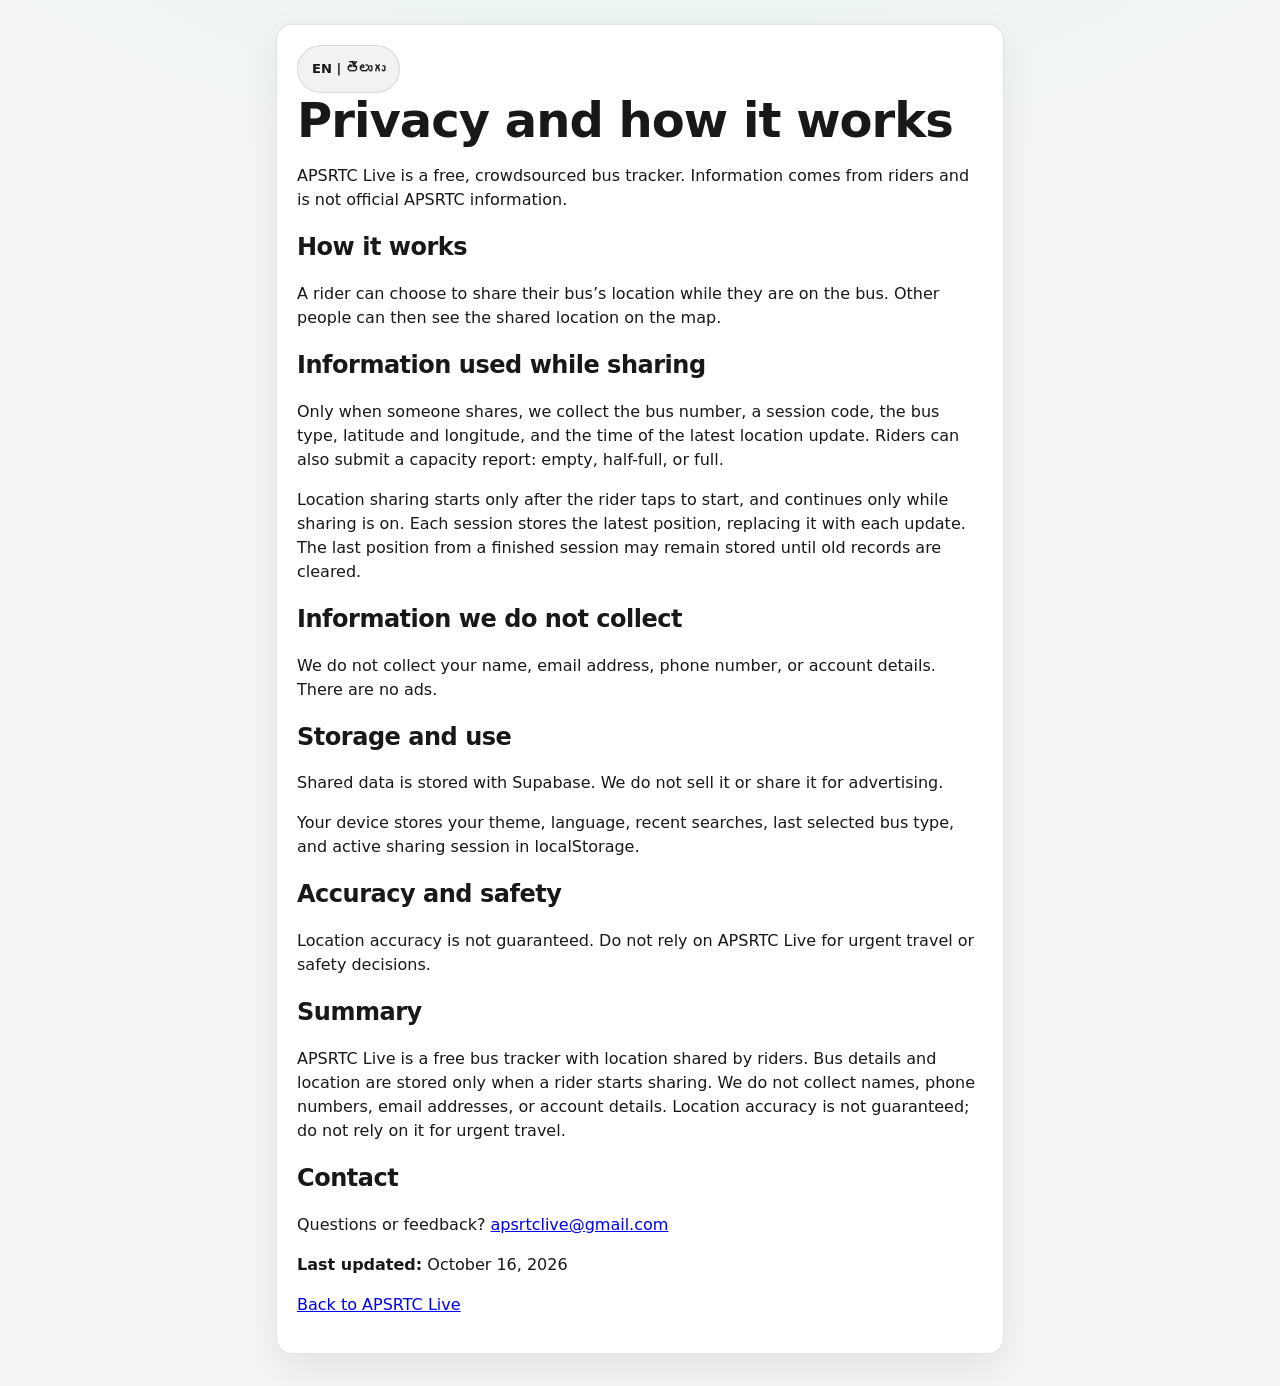
==== commit fcdd91aa: "Full Telugu with place names" ====
--- a/privacy.html
+++ b/privacy.html
@@ -7,8 +7,9 @@
     <meta
       name="description"
       content="How APSRTC Live works and what information is used when you share a bus location."
+      data-i18n-content="privacyIntro"
     />
-    <title>Privacy and how it works | APSRTC Live</title>
+    <title data-i18n-title="privacyTitle">Privacy and how it works | APSRTC Live</title>
     <link rel="icon" type="image/png" sizes="64x64" href="Images/favicon.png" />
     <link rel="stylesheet" href="css/styles.css" />
     <script>
@@ -31,74 +32,42 @@
   <body>
     <main class="page-shell">
       <article class="hero-card privacy-page">
+        <button id="languageToggle" class="language-toggle" type="button" aria-label="Change language: English" aria-pressed="false">EN | తెలుగు</button>
         <p class="eyebrow">APSRTC Live</p>
-        <h1>Privacy and how it works</h1>
-        <p>
-          APSRTC Live is a free, crowdsourced bus tracker. Information comes
-          from riders and is not official APSRTC information.
-        </p>
+        <h1 data-i18n="privacyHeading">Privacy and how it works</h1>
+        <p data-i18n="privacyIntro">APSRTC Live is a free, crowdsourced bus tracker. Information comes from riders and is not official APSRTC information.</p>
 
-        <h2>How it works</h2>
-        <p>
-          A rider can choose to share their bus's location while they are on
-          the bus. Other people can then see the shared location on the map.
-        </p>
+        <h2 data-i18n="privacyHowTitle">How it works</h2>
+        <p data-i18n="privacyHowText">A rider can choose to share their bus's location while they are on the bus. Other people can then see the shared location on the map.</p>
 
-        <h2>Information used while sharing</h2>
-        <p>
-          Only when someone shares, we collect the bus number, a session code,
-          the bus type, latitude and longitude, and the time of the latest
-          location update. Riders can also submit a capacity report: empty,
-          half-full, or full.
-        </p>
-        <p>
-          Location sharing starts only after the rider taps to start, and
-          continues only while sharing is on. Each session stores the latest
-          position, replacing it with each update. The last position from a
-          finished session may remain stored until old records are cleared.
-        </p>
+        <h2 data-i18n="privacyCollectedTitle">Information used while sharing</h2>
+        <p data-i18n="privacyCollectedText">Only when someone shares, we collect the bus number, a session code, the bus type, latitude and longitude, and the time of the latest location update. Riders can also submit a capacity report: empty, half-full, or full.</p>
+        <p data-i18n="privacySessionText">Location sharing starts only after the rider taps to start, and continues only while sharing is on. Each session stores the latest position, replacing it with each update. The last position from a finished session may remain stored until old records are cleared.</p>
 
-        <h2>Information we do not collect</h2>
-        <p>
-          We do not collect your name, email address, phone number, or account
-          details. There are no ads.
-        </p>
+        <h2 data-i18n="privacyNotCollectedTitle">Information we do not collect</h2>
+        <p data-i18n="privacyNotCollectedText">We do not collect your name, email address, phone number, or account details. There are no ads.</p>
 
-        <h2>Storage and use</h2>
-        <p>
-          Shared data is stored with Supabase. We do not sell it or share it
-          for advertising.
-        </p>
-        <p>
-          Your device stores your theme, language, recent searches, last
-          selected bus type, and active sharing session in localStorage.
-        </p>
+        <h2 data-i18n="privacyStorageTitle">Storage and use</h2>
+        <p data-i18n="privacyStorageText">Shared data is stored with Supabase. We do not sell it or share it for advertising.</p>
+        <p data-i18n="privacyDeviceText">Your device stores your theme, language, recent searches, last selected bus type, and active sharing session in localStorage.</p>
 
-        <h2>Accuracy and safety</h2>
-        <p>
-          Location accuracy is not guaranteed. Do not rely on APSRTC Live for
-          urgent travel or safety decisions.
-        </p>
+        <h2 data-i18n="privacyAccuracyTitle">Accuracy and safety</h2>
+        <p data-i18n="privacyAccuracyText">Location accuracy is not guaranteed. Do not rely on APSRTC Live for urgent travel or safety decisions.</p>
 
-        <section lang="te" aria-labelledby="teluguSummary">
-          <h2 id="teluguSummary">తెలుగులో సంక్షిప్తంగా</h2>
-          <p>
-            APSRTC Live ప్రయాణికులు పంచుకునే ఉచిత బస్సు ట్రాకర్. ప్రయాణికుడు
-            షేరింగ్ ప్రారంభించినప్పుడు మాత్రమే బస్సు స్థానం, బస్సు నంబర్,
-            బస్సు రకం, సమయం వంటి వివరాలు సేవ్ అవుతాయి. పేరు, ఫోన్ నంబర్,
-            ఈమెయిల్ లేదా ఖాతా వివరాలు సేకరించము. స్థానం ఖచ్చితంగా ఉంటుందని
-            హామీ లేదు; అత్యవసర ప్రయాణానికి దీనిపై ఆధారపడవద్దు.
-          </p>
+        <section aria-labelledby="teluguSummary">
+          <h2 id="teluguSummary" data-i18n="privacyTeluguSummaryTitle">Telugu summary</h2>
+          <p data-i18n="privacyTeluguSummaryText">APSRTC Live is a free bus tracker with location shared by riders. Bus details and location are stored only when a rider starts sharing. We do not collect names, phone numbers, email addresses, or account details. Location accuracy is not guaranteed; do not rely on it for urgent travel.</p>
         </section>
 
-        <h2>Contact</h2>
+        <h2 data-i18n="privacyContactTitle">Contact</h2>
         <p>
-          Questions or feedback?
+          <span data-i18n="privacyContactText">Questions or feedback?</span>
           <a href="mailto:apsrtclive@gmail.com">apsrtclive@gmail.com</a>
         </p>
-        <p><strong>Last updated:</strong> October 16, 2026</p>
-        <p><a href="index.html">Back to APSRTC Live</a></p>
+        <p><strong data-i18n="privacyLastUpdated">Last updated:</strong> <time datetime="2026-10-16" data-i18n-date="2026-10-16">October 16, 2026</time></p>
+        <p><a href="index.html" data-i18n="privacyBack">Back to APSRTC Live</a></p>
       </article>
     </main>
+    <script src="js/i18n.js"></script>
   </body>
 </html>
--- a/css/styles.css
+++ b/css/styles.css
@@ -1,49 +1,130 @@
 :root {
+  color-scheme: dark;
+  --font-heading: system-ui, -apple-system, BlinkMacSystemFont, "Segoe UI", "Noto Sans Telugu", "Nirmala UI", sans-serif;
+  --font-body: system-ui, -apple-system, BlinkMacSystemFont, "Segoe UI", "Noto Sans Telugu", "Nirmala UI", sans-serif;
+  --bg: #09090b;
+  --card: #111113;
+  --surface-input: #18181b;
+  --surface-subtle: #141416;
+  --primary: #22d3a0;
+  --primary-dark: #22d3a0;
+  --primary-hover: #38ddb0;
+  --primary-button-text: #07130f;
+  --text: #fafafa;
+  --muted: #a1a1aa;
+  --border: rgba(255, 255, 255, 0.08);
+  --surface-soft: #18181b;
+  --surface-hover: #202023;
+  --surface-active: #202923;
+  --surface-back: #18181b;
+  --surface-back-hover: #202023;
+  --surface-back-border: rgba(255, 255, 255, 0.12);
+  --surface-back-hover-border: rgba(34, 211, 160, 0.44);
+  --control-hover-border: rgba(34, 211, 160, 0.44);
+  --focus: #22d3a0;
+  --success-text: #22d3a0;
+  --toast-bg: #18181b;
+  --toast-error-bg: #541f24;
+  --error-text: #fca5a5;
+  --error-bg: #281719;
+  --danger-button: #7f292f;
+  --warning-bg: #322815;
+  --warning-text: #f6cf75;
+  --warning-border: #80662c;
+  --warning-strong-bg: #35191c;
+  --warning-strong-text: #fca5a5;
+  --warning-strong-border: #824047;
+  --info-bg: #18181b;
+  --reminder-bg: #18181b;
+  --reminder-text: #d4d4d8;
+  --reminder-border: rgba(255, 255, 255, 0.1);
+  --skeleton-start: #18181b;
+  --skeleton-middle: #202023;
+  --live-card: #121a17;
+  --capacity-empty-bg: #14251f;
+  --capacity-empty-text: #6ee7bd;
+  --capacity-empty-border: rgba(34, 211, 160, 0.36);
+  --capacity-half-bg: #322815;
+  --capacity-half-text: #f6cf75;
+  --capacity-half-border: #80662c;
+  --capacity-full-bg: #35191c;
+  --capacity-full-text: #fca5a5;
+  --capacity-full-border: #824047;
+  --map-popup-bg: #111113;
+  --map-popup-text: #fafafa;
+  --map-control-bg: #111113;
+  --map-control-text: #fafafa;
+  --map-control-border: rgba(255, 255, 255, 0.12);
+  --map-control-hover: #202023;
+  --map-tile-filter: invert(1) hue-rotate(180deg) brightness(0.9) contrast(0.9);
+  --qr-background: #ffffff;
+  --bus-icon-bg: #22d3a0;
+  --bus-icon-outline: #07130f;
+  --bus-icon-window: #b6f5e1;
+  --white: #ffffff;
+  --shadow-card: 0 18px 48px rgba(0, 0, 0, 0.3);
+  --shadow-control-hover: 0 0 0 1px rgba(34, 211, 160, 0.22), 0 8px 24px rgba(0, 0, 0, 0.24);
+  --shadow-control: 0 0 0 1px rgba(34, 211, 160, 0.15);
+  --shadow-soft: 0 10px 26px rgba(0, 0, 0, 0.22);
+  --shadow-bus-card: 0 0 0 1px rgba(34, 211, 160, 0.18), 0 14px 32px rgba(0, 0, 0, 0.32);
+  --backdrop: rgba(0, 0, 0, 0.72);
+  --share-backdrop: rgba(0, 0, 0, 0.76);
+  --bus-type-ordinary-bg: #18181b;
+  --bus-type-ordinary-text: #d4d4d8;
+  --bus-type-ordinary-border: rgba(255, 255, 255, 0.12);
+  --bus-type-metro-bg: #1c1c1f;
+  --bus-type-metro-text: #d4d4d8;
+  --bus-type-metro-border: rgba(255, 255, 255, 0.16);
+}
+
+#capacityMessage[style*="color"] {
+  color: var(--error-text) !important;
+}
+
+:root[data-theme="light"] {
   color-scheme: light;
-  --font-heading: "Avenir Next", "Segoe UI Variable", "Segoe UI", system-ui, -apple-system, Roboto, "Noto Sans Telugu", "Nirmala UI", sans-serif;
-  --font-body: "Avenir Next", "Segoe UI Variable", "Segoe UI", system-ui, -apple-system, Roboto, "Noto Sans Telugu", "Nirmala UI", sans-serif;
-  --bg: #f3f6f9;
+  --bg: #f4f6f5;
   --card: #ffffff;
   --surface-input: #ffffff;
-  --surface-subtle: #fbfdff;
-  --primary: #245b84;
-  --primary-dark: #194766;
-  --primary-hover: #194766;
+  --surface-subtle: #fafcfb;
+  --primary: #087a5d;
+  --primary-dark: #07634d;
+  --primary-hover: #096b52;
   --primary-button-text: #ffffff;
-  --text: #1d2b38;
-  --muted: #657789;
-  --border: #d7e0e8;
-  --surface-soft: #f6f9fb;
-  --surface-hover: #edf4f8;
-  --surface-active: #e9f1f6;
-  --surface-back: #edf4f8;
-  --surface-back-hover: #e2edf4;
-  --surface-back-border: #c9d9e5;
-  --surface-back-hover-border: #9fb9cb;
-  --control-hover-border: #a9bfce;
-  --focus: #84a7f2;
-  --success-text: #14804a;
-  --toast-bg: #14213d;
-  --toast-error-bg: #b42318;
-  --error-text: #b42318;
-  --error-bg: #fff1f2;
-  --danger-button: #dc2626;
-  --warning-bg: #fef9c3;
-  --warning-text: #854d0e;
-  --warning-border: #facc15;
-  --warning-strong-bg: #fef2f2;
-  --warning-strong-text: #991b1b;
-  --warning-strong-border: #fca5a5;
-  --info-bg: #e8f0ff;
-  --reminder-bg: #f0f7fc;
-  --reminder-text: #315b78;
-  --reminder-border: #c9dff0;
-  --skeleton-start: #e7ebf1;
-  --skeleton-middle: #f3f5f8;
-  --live-card: #fbfdff;
-  --capacity-empty-bg: #e9f8ef;
-  --capacity-empty-text: #17643a;
-  --capacity-empty-border: #a7d8b8;
+  --text: #18181b;
+  --muted: #62626a;
+  --border: rgba(24, 24, 27, 0.12);
+  --surface-soft: #f1f3f2;
+  --surface-hover: #e9eeeb;
+  --surface-active: #e4f1ec;
+  --surface-back: #f1f3f2;
+  --surface-back-hover: #e4f1ec;
+  --surface-back-border: rgba(24, 24, 27, 0.14);
+  --surface-back-hover-border: rgba(8, 122, 93, 0.4);
+  --control-hover-border: rgba(8, 122, 93, 0.45);
+  --focus: #087a5d;
+  --success-text: #087a5d;
+  --toast-bg: #18181b;
+  --toast-error-bg: #8f252b;
+  --error-text: #a32128;
+  --error-bg: #fff0ef;
+  --danger-button: #a72a30;
+  --warning-bg: #fff7df;
+  --warning-text: #795500;
+  --warning-border: #e5cc80;
+  --warning-strong-bg: #fff0ef;
+  --warning-strong-text: #922d29;
+  --warning-strong-border: #e4aaa6;
+  --info-bg: #f1f3f2;
+  --reminder-bg: #f1f3f2;
+  --reminder-text: #3f4643;
+  --reminder-border: rgba(24, 24, 27, 0.12);
+  --skeleton-start: #e8ebe9;
+  --skeleton-middle: #f1f3f2;
+  --live-card: #f4faf7;
+  --capacity-empty-bg: #e6f6ef;
+  --capacity-empty-text: #075b43;
+  --capacity-empty-border: #9ccfba;
   --capacity-half-bg: #fff7df;
   --capacity-half-text: #795500;
   --capacity-half-border: #e5cc80;
@@ -51,111 +132,29 @@
   --capacity-full-text: #922d29;
   --capacity-full-border: #e4aaa6;
   --map-popup-bg: #ffffff;
-  --map-popup-text: #1d2b38;
+  --map-popup-text: #18181b;
   --map-control-bg: #ffffff;
-  --map-control-text: #1d2b38;
-  --map-control-border: #cccccc;
-  --map-control-hover: #f4f4f4;
+  --map-control-text: #18181b;
+  --map-control-border: rgba(24, 24, 27, 0.18);
+  --map-control-hover: #f1f3f2;
   --map-tile-filter: none;
   --qr-background: #ffffff;
-  --bus-icon-bg: #1769aa;
-  --bus-icon-outline: #0d4775;
-  --bus-icon-window: #8fd3ff;
-  --white: #ffffff;
-  --shadow-card: 0 8px 24px rgba(29, 43, 56, 0.07);
-  --shadow-control-hover: 0 4px 10px rgba(29, 43, 56, 0.14);
-  --shadow-control: 0 3px 9px rgba(29, 43, 56, 0.08);
-  --shadow-soft: 0 3px 9px rgba(29, 43, 56, 0.1);
-  --shadow-bus-card: 0 6px 18px rgba(30, 78, 216, 0.1);
-  --backdrop: rgba(20, 33, 61, 0.58);
-  --share-backdrop: rgba(15, 23, 42, 0.64);
-  --bus-type-ordinary-bg: #e5f2ff;
-  --bus-type-ordinary-text: #174b78;
-  --bus-type-ordinary-border: #a9ccee;
-  --bus-type-metro-bg: #fff0df;
-  --bus-type-metro-text: #8a3d12;
-  --bus-type-metro-border: #f0bd8d;
-}
-
-#capacityMessage[style*="color"] {
-  color: var(--error-text) !important;
-}
-
-:root[data-theme="dark"] {
-  color-scheme: dark;
-  --bg: #111a22;
-  --card: #1b2833;
-  --surface-input: #16212b;
-  --surface-subtle: #202e39;
-  --primary: #82c4f0;
-  --primary-dark: #b8def7;
-  --primary-hover: #a3d5f6;
-  --primary-button-text: #102431;
-  --text: #e7eef5;
-  --muted: #b1c0cc;
-  --border: #405361;
-  --surface-soft: #202d38;
-  --surface-hover: #2b3d4b;
-  --surface-active: #2d4658;
-  --surface-back: #2b4050;
-  --surface-back-hover: #344d5e;
-  --surface-back-border: #456071;
-  --surface-back-hover-border: #7091a5;
-  --control-hover-border: #698394;
-  --focus: #91ceff;
-  --success-text: #83e0a7;
-  --toast-bg: #26394a;
-  --toast-error-bg: #7e2b2d;
-  --error-text: #ffaaa5;
-  --error-bg: #43272b;
-  --danger-button: #b83d3d;
-  --warning-bg: #453b1b;
-  --warning-text: #ffe08a;
-  --warning-border: #9a7d2c;
-  --warning-strong-bg: #46282b;
-  --warning-strong-text: #ffaaa5;
-  --warning-strong-border: #a65559;
-  --info-bg: #243a52;
-  --reminder-bg: #203849;
-  --reminder-text: #c3e2f5;
-  --reminder-border: #456a82;
-  --skeleton-start: #2a3945;
-  --skeleton-middle: #3a4a56;
-  --live-card: #202d38;
-  --capacity-empty-bg: #193c2c;
-  --capacity-empty-text: #a4efbd;
-  --capacity-empty-border: #397553;
-  --capacity-half-bg: #423719;
-  --capacity-half-text: #ffe08a;
-  --capacity-half-border: #826b2b;
-  --capacity-full-bg: #46282b;
-  --capacity-full-text: #ffb1ad;
-  --capacity-full-border: #925155;
-  --map-popup-bg: #1b2833;
-  --map-popup-text: #e7eef5;
-  --map-control-bg: #1b2833;
-  --map-control-text: #e7eef5;
-  --map-control-border: #536574;
-  --map-control-hover: #2b3d4b;
-  --map-tile-filter: invert(1) hue-rotate(180deg) brightness(0.95) contrast(0.9);
-  --qr-background: #ffffff;
-  --bus-icon-bg: #1769aa;
-  --bus-icon-outline: #0d4775;
-  --bus-icon-window: #8fd3ff;
-  --white: #ffffff;
-  --shadow-card: 0 8px 24px rgba(0, 0, 0, 0.24);
-  --shadow-control-hover: 0 4px 10px rgba(0, 0, 0, 0.35);
-  --shadow-control: 0 3px 9px rgba(0, 0, 0, 0.28);
-  --shadow-soft: 0 3px 9px rgba(0, 0, 0, 0.3);
-  --shadow-bus-card: 0 6px 18px rgba(0, 0, 0, 0.3);
-  --backdrop: rgba(0, 0, 0, 0.68);
-  --share-backdrop: rgba(0, 0, 0, 0.72);
-  --bus-type-ordinary-bg: #203c55;
-  --bus-type-ordinary-text: #b9ddff;
-  --bus-type-ordinary-border: #416b8d;
-  --bus-type-metro-bg: #4b3021;
-  --bus-type-metro-text: #ffd1a6;
-  --bus-type-metro-border: #8b5937;
+  --bus-icon-bg: #087a5d;
+  --bus-icon-outline: #064b3a;
+  --bus-icon-window: #b6f5e1;
+  --shadow-card: 0 14px 38px rgba(24, 24, 27, 0.08);
+  --shadow-control-hover: 0 0 0 1px rgba(8, 122, 93, 0.16), 0 8px 20px rgba(24, 24, 27, 0.1);
+  --shadow-control: 0 0 0 1px rgba(8, 122, 93, 0.12);
+  --shadow-soft: 0 8px 20px rgba(24, 24, 27, 0.1);
+  --shadow-bus-card: 0 0 0 1px rgba(8, 122, 93, 0.14), 0 12px 26px rgba(24, 24, 27, 0.12);
+  --backdrop: rgba(9, 9, 11, 0.56);
+  --share-backdrop: rgba(9, 9, 11, 0.62);
+  --bus-type-ordinary-bg: #f1f3f2;
+  --bus-type-ordinary-text: #38383d;
+  --bus-type-ordinary-border: rgba(24, 24, 27, 0.14);
+  --bus-type-metro-bg: #f5f5f4;
+  --bus-type-metro-text: #38383d;
+  --bus-type-metro-border: rgba(24, 24, 27, 0.18);
 }
 
 * {
@@ -165,7 +164,13 @@
 body {
   margin: 0;
   font-family: var(--font-body);
-  background: var(--bg);
+  background-color: var(--bg);
+  background-image: radial-gradient(
+    ellipse 72rem 34rem at 50% -12rem,
+    rgba(34, 211, 160, 0.075),
+    transparent 72%
+  );
+  background-attachment: fixed;
   color: var(--text);
   font-size: 16px;
   line-height: 1.5;
@@ -289,7 +294,6 @@
 
 .share-sheet::backdrop {
   background: var(--share-backdrop);
-  backdrop-filter: blur(3px);
 }
 
 .share-sheet[open] {
@@ -363,7 +367,7 @@
   font-weight: 700;
   text-align: center;
   cursor: pointer;
-  transition: background-color 140ms ease, border-color 140ms ease, transform 120ms ease;
+  transition: transform 180ms cubic-bezier(0.2, 0.8, 0.2, 1), opacity 160ms ease;
 }
 
 .share-sheet__option:hover,
@@ -542,7 +546,7 @@
   background: var(--surface-soft);
   color: var(--text);
   cursor: pointer;
-  transition: background-color 140ms ease, border-color 140ms ease, transform 120ms ease;
+  transition: transform 180ms cubic-bezier(0.2, 0.8, 0.2, 1), opacity 160ms ease;
 }
 
 .language-toggle {
@@ -749,12 +753,7 @@
 .recent-search-chip,
 .session-button {
   min-height: 44px;
-  transition:
-    background-color 140ms ease,
-    border-color 140ms ease,
-    box-shadow 140ms ease,
-    color 140ms ease,
-    transform 120ms ease;
+  transition: transform 180ms cubic-bezier(0.2, 0.8, 0.2, 1), opacity 160ms ease;
 }
 
 .session-bus-label {
@@ -946,11 +945,7 @@
   font: inherit;
   font-weight: 700;
   cursor: pointer;
-  transition:
-    background-color 140ms ease,
-    border-color 140ms ease,
-    box-shadow 140ms ease,
-    transform 120ms ease;
+  transition: transform 180ms cubic-bezier(0.2, 0.8, 0.2, 1), opacity 160ms ease;
 }
 
 .details-back-button svg {
@@ -1487,7 +1482,7 @@
   width: 48px;
   height: 48px;
   filter: drop-shadow(0 2px 3px rgba(0, 0, 0, 0.28));
-  transition: opacity 180ms ease, filter 180ms ease;
+  transition: opacity 180ms ease;
 }
 
 .live-bus-icon.is-stale .live-bus-icon__badge {
@@ -1700,10 +1695,7 @@
   padding: 16px;
   background: var(--surface-subtle);
   cursor: pointer;
-  transition:
-    border-color 140ms ease,
-    box-shadow 140ms ease,
-    transform 120ms ease;
+  transition: transform 220ms cubic-bezier(0.2, 0.8, 0.2, 1), opacity 180ms ease;
 }
 
 .bus-card:hover {
@@ -1722,14 +1714,8 @@
   display: block;
   height: 12px;
   border-radius: 999px;
-  background: linear-gradient(
-    90deg,
-    var(--skeleton-start) 25%,
-    var(--skeleton-middle) 50%,
-    var(--skeleton-start) 75%
-  );
-  background-size: 200% 100%;
-  animation: skeleton-shimmer 1.3s ease-in-out infinite;
+  background: var(--skeleton-start);
+  animation: none;
 }
 
 .skeleton-title {
@@ -1743,18 +1729,6 @@
 
 .skeleton-status {
   width: 54%;
-}
-
-@keyframes skeleton-shimmer {
-  to {
-    background-position: -200% 0;
-  }
-}
-
-@media (prefers-reduced-motion: reduce) {
-  .skeleton-line {
-    animation: none;
-  }
 }
 
 .bus-card:focus-visible {
@@ -1793,8 +1767,8 @@
   height: 0.58em;
   margin-right: 0.45em;
   border-radius: 50%;
-  background: #16a34a;
-  box-shadow: 0 0 0 0 rgba(22, 163, 74, 0.45);
+  background: var(--primary);
+  box-shadow: 0 0 10px rgba(34, 211, 160, 0.42);
   vertical-align: 0.02em;
   animation: live-dot-pulse 1.6s ease-out infinite;
 }
@@ -1805,15 +1779,18 @@
 
 @keyframes live-dot-pulse {
   0% {
-    box-shadow: 0 0 0 0 rgba(22, 163, 74, 0.45);
-  }
-
-  70% {
-    box-shadow: 0 0 0 7px rgba(22, 163, 74, 0);
+    transform: scale(0.88);
+    opacity: 0.8;
+  }
+
+  65% {
+    transform: scale(1.12);
+    opacity: 1;
   }
 
   100% {
-    box-shadow: 0 0 0 0 rgba(22, 163, 74, 0);
+    transform: scale(0.88);
+    opacity: 0.8;
   }
 }
 
@@ -1823,13 +1800,13 @@
 
 @keyframes live-update-highlight {
   0% {
-    background-color: var(--surface-active);
-    box-shadow: 0 0 0 4px var(--surface-active);
+    transform: scale(1.02);
+    opacity: 0.72;
   }
 
   100% {
-    background-color: transparent;
-    box-shadow: 0 0 0 0 transparent;
+    transform: scale(1);
+    opacity: 1;
   }
 }
 
@@ -2073,3 +2050,875 @@
     max-width: none;
   }
 }
+
+h1,
+h2,
+h3,
+h4,
+.home-link,
+.bus-number {
+  font-weight: 700;
+  letter-spacing: -0.02em;
+}
+
+.hero-card,
+.result-card,
+.catalog-section,
+.live-status-panel,
+.capacity-panel,
+.location-panel,
+.sharing-disclaimer,
+.share-sheet__panel,
+.footer-disclosure[open] {
+  border-radius: 16px;
+  background-color: var(--card);
+  box-shadow: var(--shadow-card);
+}
+
+.bus-card {
+  border-radius: 16px;
+  background-color: var(--card);
+  transition: transform 220ms cubic-bezier(0.2, 0.8, 0.2, 1), opacity 180ms ease;
+}
+
+.bus-card:hover {
+  border-color: rgba(34, 211, 160, 0.42);
+  box-shadow: var(--shadow-bus-card);
+  transform: translateY(-2px);
+}
+
+.active-sessions-container,
+.session-button,
+.share-sheet__qr,
+.bus-type-choice__option,
+.share-sheet__option {
+  border-radius: 16px;
+}
+
+.session-button,
+.share-sheet__option {
+  background-color: var(--surface-soft);
+}
+
+.session-button:hover,
+.share-sheet__option:hover,
+.share-sheet__close:hover {
+  border-color: rgba(34, 211, 160, 0.42);
+  background-color: var(--surface-hover);
+}
+
+button,
+.search-form button,
+.secondary-button,
+.primary-button,
+.share-button,
+.stop-button,
+.capacity-button,
+.result-tab,
+.recent-search-chip,
+.session-button,
+.share-sheet__option,
+.share-sheet__close,
+.theme-toggle,
+.language-toggle,
+.details-back-button,
+.share-sheet__qr a {
+  min-height: 48px;
+  border-radius: 999px;
+  transition: transform 180ms cubic-bezier(0.2, 0.8, 0.2, 1), opacity 160ms ease;
+}
+
+.primary-button,
+.share-button,
+#searchForm button[type="submit"] {
+  border: 1px solid transparent;
+  background: var(--primary);
+  color: var(--primary-button-text);
+}
+
+.primary-button:hover,
+.share-button:hover,
+#searchForm button[type="submit"]:hover {
+  background: var(--primary-hover);
+  box-shadow: var(--shadow-control-hover);
+  transform: translateY(-1px);
+}
+
+.secondary-button,
+.nearby-button {
+  border: 1px solid var(--border);
+  background: transparent;
+  color: var(--text);
+}
+
+.secondary-button:hover,
+.nearby-button:hover {
+  border-color: var(--control-hover-border);
+  background: var(--surface-hover);
+  box-shadow: var(--shadow-control);
+}
+
+.stop-button {
+  border: 1px solid var(--border);
+  background: var(--surface-soft);
+  color: var(--text);
+}
+
+input:not([type="radio"]):not([type="checkbox"]),
+select,
+textarea {
+  min-height: 52px;
+  border: 1px solid var(--border);
+  border-radius: 16px;
+  background-color: var(--surface-input);
+  color: var(--text);
+  font: inherit;
+}
+
+input:not([type="radio"]):not([type="checkbox"]):focus,
+select:focus,
+textarea:focus {
+  border-color: var(--primary);
+  outline: none;
+  box-shadow: 0 0 0 3px rgba(34, 211, 160, 0.16);
+}
+
+.search-form input {
+  min-height: 52px;
+}
+
+.bus-type-badge {
+  border-radius: 999px;
+}
+
+.bus-type-badge[data-bus-type="ordinary"],
+.bus-type-badge[data-bus-type="metro_express"] {
+  border-color: var(--border);
+  background: var(--surface-soft);
+  color: var(--text);
+}
+
+.leaflet-popup-content-wrapper,
+.leaflet-popup-tip,
+.leaflet-bar a,
+.leaflet-bar a:hover,
+.leaflet-control-attribution {
+  border-color: var(--border);
+  background-color: var(--map-popup-bg);
+  color: var(--map-popup-text);
+}
+
+.leaflet-bar a:hover {
+  background-color: var(--map-control-hover);
+}
+
+.leaflet-control-zoom a {
+  border-radius: 999px;
+}
+
+.leaflet-control-attribution {
+  background: rgba(17, 17, 19, 0.92);
+}
+
+:root[data-theme="light"] .leaflet-control-attribution {
+  background: rgba(255, 255, 255, 0.92);
+}
+
+@media (prefers-reduced-motion: reduce) {
+  *,
+  *::before,
+  *::after {
+    scroll-behavior: auto !important;
+    animation-duration: 0.01ms !important;
+    animation-iteration-count: 1 !important;
+    transition-duration: 0.01ms !important;
+  }
+
+  .bus-card:hover,
+  button:active,
+  .bus-card:active {
+    transform: none;
+  }
+}
+
+.page-shell {
+  width: min(100%, 760px);
+  gap: 16px;
+  padding: 24px 16px 32px;
+}
+
+.hero-card {
+  padding: 20px;
+  border-radius: 16px;
+}
+
+.hero-copy {
+  display: flex;
+  flex-direction: column;
+  gap: 16px;
+}
+
+.eyebrow,
+.tagline {
+  display: none;
+}
+
+.hero-copy h1 {
+  flex-wrap: wrap;
+  gap: 8px;
+}
+
+.home-link {
+  min-height: 48px;
+  flex: 1 1 auto;
+}
+
+.header-actions {
+  display: flex;
+  width: 100%;
+  max-width: 100%;
+  min-width: 0;
+  flex: 0 1 100%;
+  align-items: center;
+  justify-content: flex-end;
+  flex-wrap: wrap;
+  gap: 8px;
+}
+
+.theme-toggle,
+.language-toggle,
+.more-menu-button {
+  min-height: 48px;
+  border: 1px solid var(--border);
+  border-radius: 999px;
+  background: var(--surface-soft);
+  color: var(--text);
+}
+
+.language-toggle {
+  padding-inline: 14px;
+}
+
+.more-menu-button {
+  padding: 8px 16px;
+  max-width: 100%;
+  font: inherit;
+  font-weight: 700;
+  white-space: normal;
+  cursor: pointer;
+}
+
+.more-menu-button:hover,
+.language-toggle:hover,
+.theme-toggle:hover {
+  border-color: var(--control-hover-border);
+  background: var(--surface-hover);
+}
+
+.search-form {
+  display: grid;
+  grid-template-columns: minmax(0, 1fr) auto;
+  gap: 8px;
+  margin: 0;
+}
+
+.search-form input {
+  width: 100%;
+  min-width: 0;
+  min-height: 56px;
+  border-radius: 16px;
+  padding: 14px 16px;
+}
+
+.search-form button[type="submit"] {
+  min-height: 56px;
+  padding: 10px 18px;
+}
+
+.recent-searches:not([hidden]) {
+  margin: -10px 0 0;
+}
+
+.search-form:not(:focus-within) + .recent-searches:not([hidden]) {
+  display: none;
+}
+
+.recent-searches-label {
+  font-size: 0.75rem;
+}
+
+.recent-search-chips {
+  flex-wrap: nowrap;
+  max-width: 100%;
+  overflow-x: auto;
+  padding: 2px 0 6px;
+}
+
+.recent-search-chip {
+  min-height: 40px;
+  flex: 0 0 auto;
+  padding: 6px 14px;
+}
+
+.share-my-bus-button {
+  width: 100%;
+  min-height: 56px;
+  border: 0;
+  border-radius: 999px;
+  background: var(--primary);
+  color: var(--primary-button-text);
+  font: inherit;
+  font-size: 1.05rem;
+  font-weight: 700;
+  cursor: pointer;
+  transition: transform 180ms cubic-bezier(0.2, 0.8, 0.2, 1), opacity 160ms ease;
+}
+
+.share-my-bus-button:hover {
+  background: var(--primary-hover);
+  box-shadow: var(--shadow-control-hover);
+  transform: translateY(-1px);
+}
+
+.share-my-bus-button:active,
+.more-menu-button:active,
+.language-toggle:active {
+  transform: scale(0.97);
+}
+
+.share-my-bus-button:focus-visible,
+.more-menu-button:focus-visible {
+  outline: 3px solid var(--focus);
+  outline-offset: 3px;
+}
+
+.live-now-section {
+  min-width: 0;
+  margin: 0 -4px;
+}
+
+.live-now-heading {
+  display: flex;
+  align-items: center;
+  justify-content: space-between;
+  gap: 12px;
+  margin-bottom: 10px;
+}
+
+.live-now-heading h2 {
+  margin: 0;
+  font-size: 1.1rem;
+}
+
+.live-bus-counter {
+  width: auto;
+  margin: 0;
+  padding: 5px 10px;
+  border-color: var(--border);
+  background: var(--surface-soft);
+  color: var(--muted);
+  font-size: 0.8rem;
+  white-space: nowrap;
+}
+
+.live-now-list {
+  display: flex;
+  gap: 10px;
+  overflow-x: auto;
+  padding: 2px 4px 8px;
+  scroll-snap-type: x mandatory;
+  scrollbar-width: thin;
+}
+
+.live-now-card {
+  display: flex;
+  min-width: min(68vw, 210px);
+  min-height: 76px;
+  flex: 0 0 auto;
+  flex-direction: column;
+  align-items: flex-start;
+  justify-content: center;
+  gap: 5px;
+  padding: 12px 14px;
+  border: 1px solid var(--border);
+  border-radius: 16px;
+  background: var(--live-card);
+  color: var(--text);
+  font: inherit;
+  text-align: left;
+  cursor: pointer;
+  scroll-snap-align: start;
+  transition: transform 180ms cubic-bezier(0.2, 0.8, 0.2, 1), opacity 160ms ease;
+}
+
+.live-now-card:hover {
+  border-color: var(--control-hover-border);
+  transform: translateY(-2px);
+}
+
+.live-now-card__number {
+  display: flex;
+  align-items: center;
+  font-size: 1.05rem;
+  font-weight: 700;
+}
+
+.live-now-card__route {
+  overflow: hidden;
+  max-width: 100%;
+  color: var(--muted);
+  font-size: 0.82rem;
+  text-overflow: ellipsis;
+  white-space: nowrap;
+}
+
+.catalog-section {
+  padding: 18px;
+  border-radius: 16px;
+}
+
+.section-header h2 {
+  margin: 0 0 12px;
+  font-size: 1.2rem;
+}
+
+.bus-list {
+  grid-template-columns: repeat(2, minmax(0, 1fr));
+  gap: 10px;
+}
+
+.bus-card {
+  min-width: 0;
+  min-height: 104px;
+  padding: 14px;
+}
+
+.bus-number {
+  margin-bottom: 4px;
+  font-size: 1.2rem;
+}
+
+.bus-route,
+.bus-status {
+  max-width: 100%;
+  overflow-wrap: anywhere;
+}
+
+.result-card {
+  position: fixed;
+  z-index: 1200;
+  inset: auto 0 0;
+  width: min(100%, 760px);
+  max-width: 100%;
+  max-height: min(82dvh, 760px);
+  overflow-x: hidden;
+  overflow-y: auto;
+  margin: 0 auto;
+  padding: 12px 20px max(20px, env(safe-area-inset-bottom));
+  border: 1px solid var(--border);
+  border-bottom: 0;
+  border-radius: 24px 24px 0 0;
+  background: var(--card);
+  box-shadow: 0 -20px 56px rgba(0, 0, 0, 0.32);
+  animation: details-sheet-enter 300ms cubic-bezier(0.2, 0.8, 0.2, 1) both;
+}
+
+.result-card[hidden] {
+  display: none !important;
+}
+
+body:has(#resultCard:not([hidden]))::before {
+  position: fixed;
+  z-index: 1150;
+  inset: 0;
+  background: var(--backdrop);
+  content: "";
+  pointer-events: none;
+}
+
+.map-wrapper {
+  width: auto;
+  height: 100vh;
+  height: 100dvh;
+}
+
+.live-now-empty {
+  margin: 0;
+  color: var(--muted);
+  font-size: 0.9rem;
+}
+
+@keyframes details-sheet-enter {
+  from {
+    transform: translateY(100%);
+    opacity: 0.7;
+  }
+
+  to {
+    transform: translateY(0);
+    opacity: 1;
+  }
+}
+
+.details-drag-handle {
+  display: flex;
+  min-height: 20px;
+  align-items: flex-start;
+  justify-content: center;
+}
+
+.details-drag-handle span {
+  width: 36px;
+  height: 4px;
+  border-radius: 999px;
+  background: var(--muted);
+  opacity: 0.5;
+}
+
+.result-header {
+  align-items: center;
+  margin: 0 0 12px;
+}
+
+.result-title-group {
+  min-width: 0;
+}
+
+.result-header h3 {
+  margin: 0;
+  overflow-wrap: anywhere;
+  font-size: 1.3rem;
+}
+
+.share-link-control {
+  gap: 6px;
+}
+
+.share-link-control .secondary-button {
+  min-width: 48px;
+  padding-inline: 14px;
+}
+
+.details-close-button {
+  width: 48px;
+  min-width: 48px;
+  min-height: 48px;
+  border: 1px solid var(--border);
+  border-radius: 999px;
+  background: var(--surface-soft);
+  color: var(--text);
+  font: inherit;
+  font-size: 1.4rem;
+  cursor: pointer;
+}
+
+.details-close-button:hover {
+  border-color: var(--control-hover-border);
+  background: var(--surface-hover);
+}
+
+.result-summary {
+  display: grid;
+  gap: 8px;
+  margin-bottom: 12px;
+}
+
+.result-summary-route .detail-item {
+  gap: 2px;
+}
+
+.result-summary-route dt {
+  color: var(--muted);
+  font-size: 0.78rem;
+  font-weight: 700;
+}
+
+.result-summary-route dd {
+  margin: 0;
+  color: var(--text);
+  font-weight: 700;
+  overflow-wrap: anywhere;
+}
+
+.result-live-message {
+  min-height: 1.2em;
+  color: var(--primary);
+  font-size: 0.88rem;
+  font-weight: 700;
+}
+
+.result-tabs {
+  margin-top: 10px;
+}
+
+.tab-list {
+  display: grid;
+  grid-template-columns: repeat(3, minmax(0, 1fr));
+  gap: 4px;
+  padding: 4px;
+  overflow: visible;
+  border: 1px solid var(--border);
+  border-radius: 999px;
+  background: var(--surface-soft);
+}
+
+.result-tab {
+  min-width: 0;
+  min-height: 44px;
+  padding: 8px 6px;
+  border-radius: 999px;
+  background: transparent;
+  font-size: 0.8rem;
+  letter-spacing: 0;
+  text-transform: none;
+}
+
+.result-tab.is-active {
+  background: var(--surface-active);
+  color: var(--primary);
+  box-shadow: inset 0 0 0 1px var(--control-hover-border);
+}
+
+.tab-panel {
+  padding: 12px 0 4px;
+}
+
+.detail-list,
+.live-status-list {
+  grid-template-columns: minmax(0, 1fr);
+  gap: 12px;
+}
+
+.detail-item,
+.live-status-list > div {
+  min-width: 0;
+}
+
+.share-section {
+  gap: 10px;
+  margin-top: 12px;
+}
+
+.share-button,
+.stop-button,
+.capacity-button,
+.secondary-button,
+.primary-button,
+.details-back-button,
+.share-select {
+  min-height: 48px;
+  border-radius: 999px;
+}
+
+.bus-type-choice__option {
+  min-height: 52px;
+  border-radius: 999px;
+}
+
+.location-panel,
+.active-sessions-container,
+.live-status-panel,
+.capacity-panel {
+  padding: 12px;
+  border-radius: 16px;
+}
+
+.map-wrapper {
+  position: fixed;
+  z-index: 1100;
+  inset: 0;
+  margin: 0;
+  background: var(--bg);
+}
+
+.map-wrapper[hidden] {
+  display: none !important;
+}
+
+.map-wrapper .map-note {
+  position: absolute;
+  z-index: 1;
+  top: 12px;
+  right: 12px;
+  left: 12px;
+}
+
+.map-container {
+  width: 100%;
+  height: 100%;
+  border: 0;
+  border-radius: 0;
+}
+
+.more-sheet {
+  position: fixed;
+  inset: 0;
+  width: 100%;
+  max-width: none;
+  height: 100%;
+  max-height: none;
+  margin: 0;
+  padding: 0;
+  border: 0;
+  background: transparent;
+  color: var(--text);
+}
+
+.more-sheet::backdrop {
+  background: var(--backdrop);
+}
+
+.more-sheet[open] {
+  display: flex;
+  align-items: flex-end;
+  justify-content: center;
+}
+
+.more-sheet__panel {
+  width: min(100%, 760px);
+  max-height: min(82dvh, 760px);
+  overflow: auto;
+  padding: 12px 20px max(24px, env(safe-area-inset-bottom));
+  border: 1px solid var(--border);
+  border-bottom: 0;
+  border-radius: 24px 24px 0 0;
+  background: var(--card);
+  box-shadow: 0 -20px 56px rgba(0, 0, 0, 0.32);
+  animation: details-sheet-enter 300ms cubic-bezier(0.2, 0.8, 0.2, 1) both;
+}
+
+.more-sheet__header {
+  display: flex;
+  align-items: center;
+  justify-content: space-between;
+  gap: 12px;
+  margin-bottom: 14px;
+}
+
+.more-sheet__header h2 {
+  margin: 0;
+  font-size: 1.25rem;
+}
+
+.more-menu-content {
+  display: grid;
+  grid-template-columns: repeat(2, minmax(0, 1fr));
+  gap: 10px;
+}
+
+.more-menu-content > #addBusSection,
+.more-menu-content > #reportIssueLink,
+.more-menu-content > #moreInstallSlot {
+  grid-column: 1 / -1;
+}
+
+.more-menu-content > #findNearbyBtn,
+.more-menu-content > #toggleAddBusBtn,
+.more-menu-content > #moreDisclaimerBtn {
+  width: 100%;
+  min-width: 0;
+  min-height: 48px;
+  padding: 8px;
+}
+
+.more-menu-content > #findNearbyBtn span,
+.more-menu-content > #toggleAddBusBtn span {
+  overflow-wrap: anywhere;
+}
+
+.add-bus-section:not([hidden]) {
+  display: block;
+}
+
+.add-bus-form {
+  display: grid;
+  gap: 8px;
+}
+
+.pwa-install-controls {
+  margin: 0 !important;
+}
+
+.pwa-install-controls > * {
+  min-height: 48px !important;
+  border-radius: 999px !important;
+}
+
+.search-message:empty {
+  display: none;
+}
+
+.footer-nav {
+  gap: 10px 16px;
+}
+
+.footer-disclosure[open] {
+  width: 100%;
+  max-width: 100%;
+  min-width: 0;
+}
+
+.footer-disclosure p,
+.footer-disclosure a {
+  overflow-wrap: anywhere;
+}
+
+.site-footer {
+  width: min(100%, 760px);
+}
+
+@media (max-width: 420px) {
+  .page-shell {
+    padding: 12px 12px 24px;
+  }
+
+  .hero-card,
+  .catalog-section {
+    padding: 16px;
+  }
+
+  .search-form {
+    grid-template-columns: minmax(0, 1fr);
+  }
+
+  .search-form button[type="submit"] {
+    width: 100%;
+  }
+
+  .bus-list {
+    grid-template-columns: minmax(0, 1fr);
+  }
+
+  .result-card {
+    max-height: 86dvh;
+    padding-inline: 16px;
+  }
+
+  .result-header {
+    gap: 8px;
+  }
+
+  .result-header h3 {
+    font-size: 1.12rem;
+  }
+
+  .share-link-control .secondary-button {
+    padding-inline: 10px;
+  }
+
+  .more-menu-content {
+    grid-template-columns: minmax(0, 1fr);
+  }
+}
+
+@media (prefers-reduced-motion: reduce) {
+  .result-card,
+  .more-sheet__panel {
+    animation: none;
+  }
+
+  .share-my-bus-button:hover,
+  .live-now-card:hover {
+    transform: none;
+  }
+}
